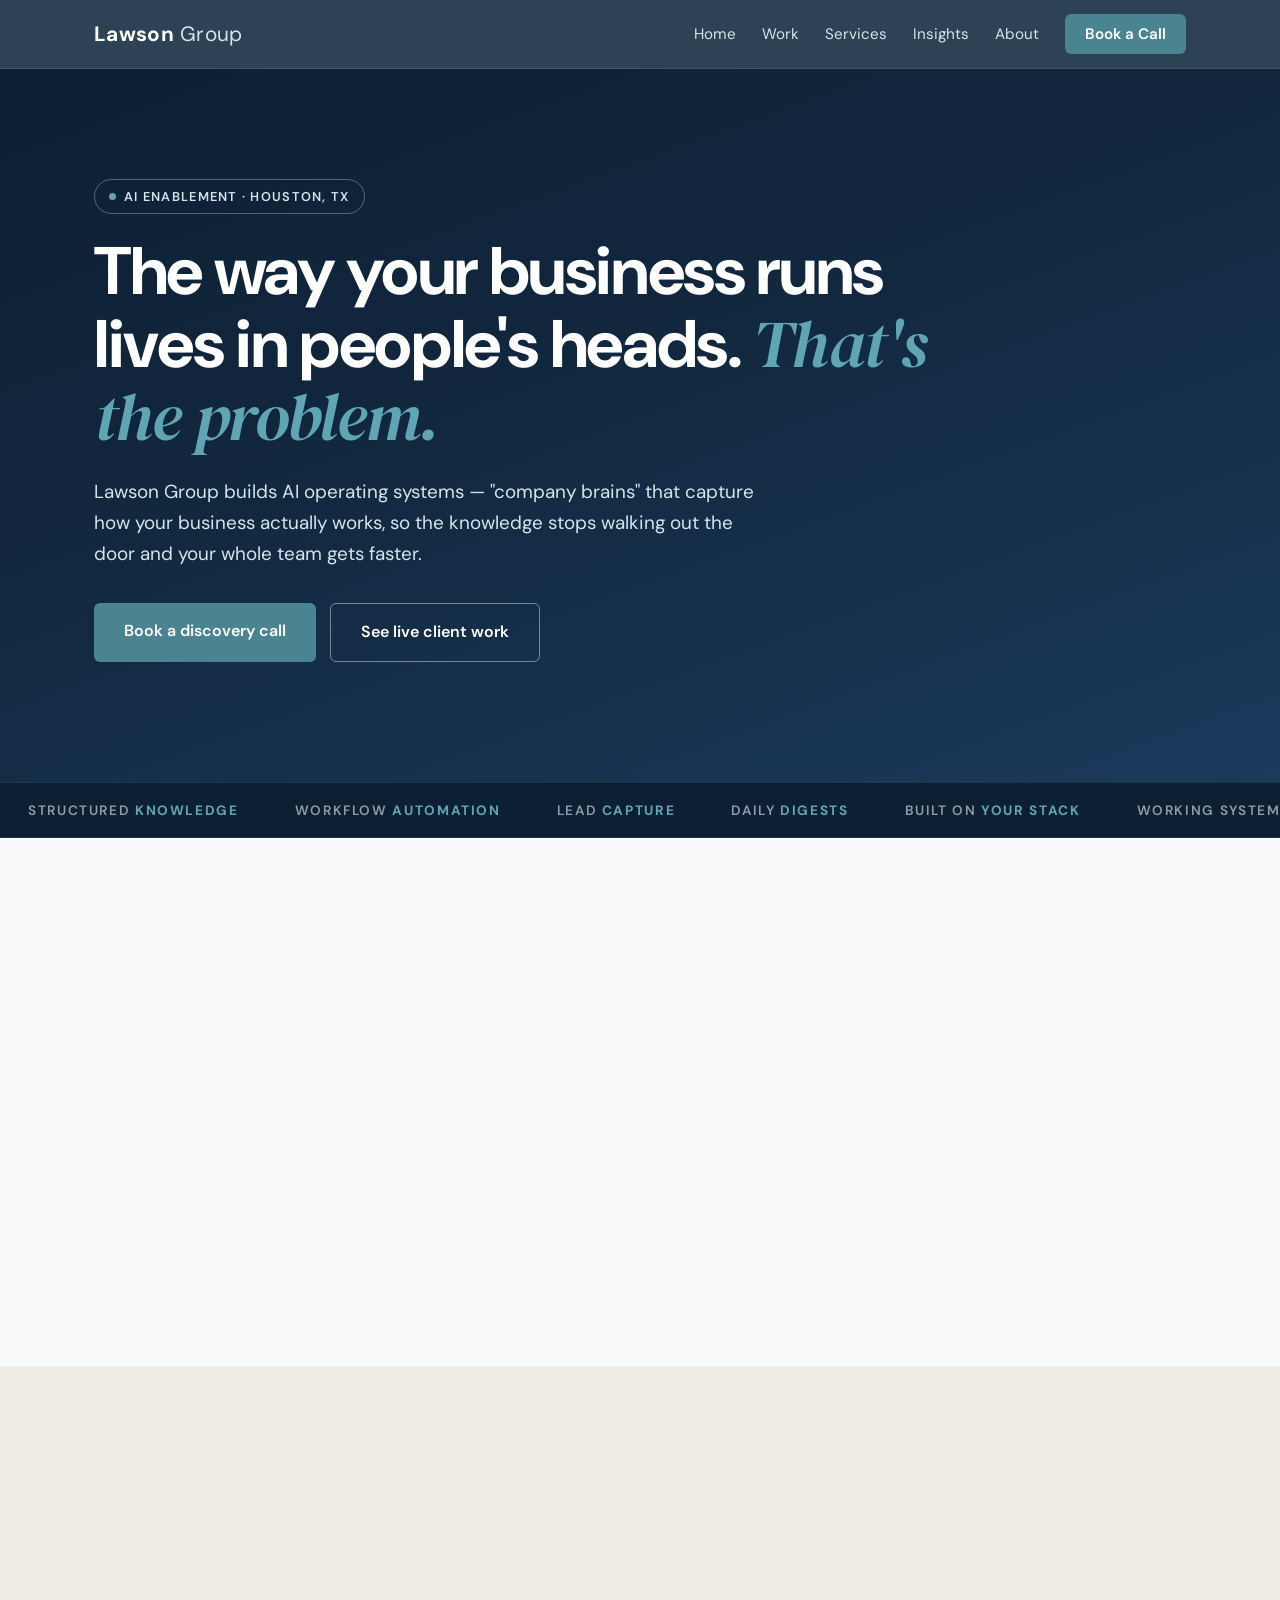
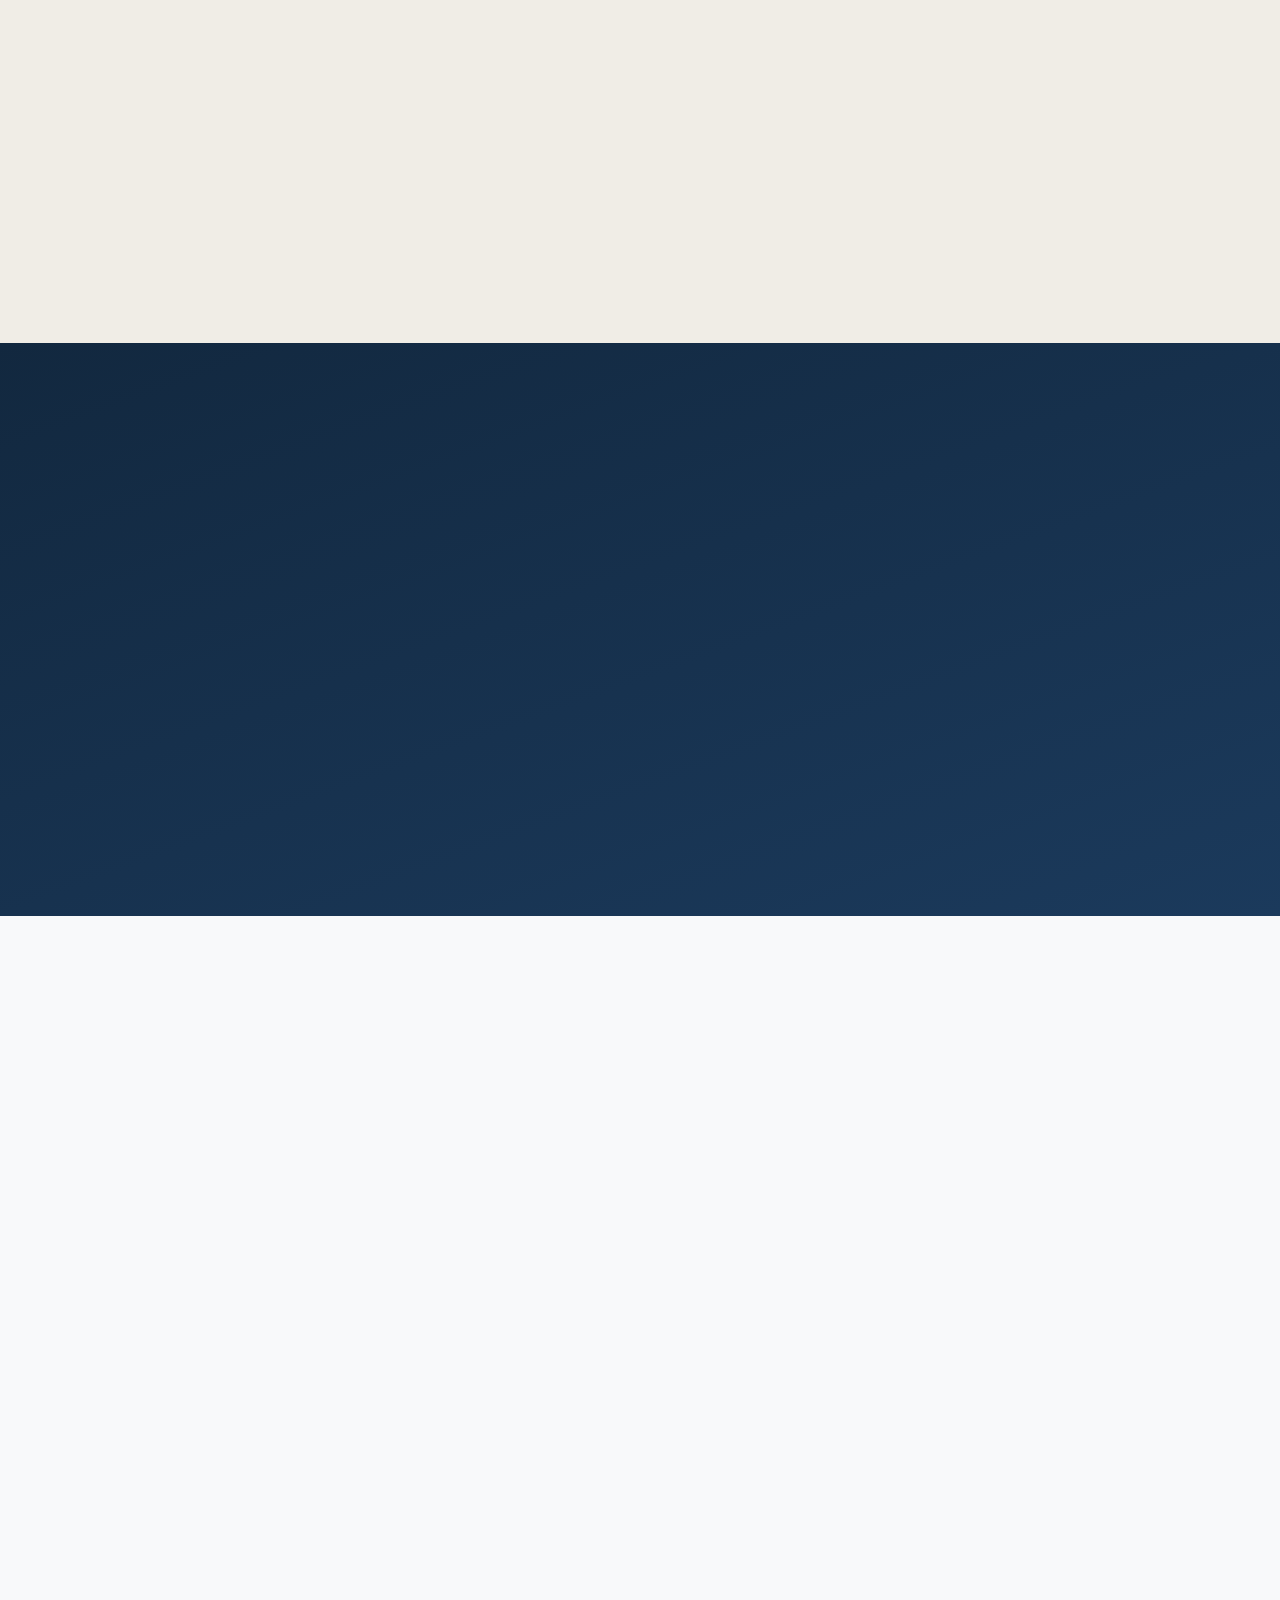
==== index.html @ 20976f74 "Revamp: design-system pass — Home nav, live-builds proof section, a11y (skip link, focus states, con" ====
<!DOCTYPE html>
<html lang="en">
<head>
<meta charset="UTF-8">
<meta name="viewport" content="width=device-width, initial-scale=1.0">
<title>Lawson Group — AI Operating Systems for Growing Businesses | Houston, TX</title>
<meta name="description" content="Lawson Group builds AI-powered company brains — structured operating systems that capture how your business works and make your whole team faster. Houston, TX.">
<link rel="canonical" href="https://lawson-group.pages.dev/">
<meta property="og:title" content="Lawson Group — AI Operating Systems for Growing Businesses">
<meta property="og:description" content="The knowledge in your people's heads, turned into infrastructure that scales. AI enablement by an ex-Capco GenAI Lead.">
<meta property="og:type" content="website">
<meta property="og:url" content="https://lawson-group.pages.dev/">
<meta property="og:image" content="https://d8j0ntlcm91z4.cloudfront.net/user_3FET0ZQT6mhkG0YI2AEzQtaQlAM/hf_20260616_220556_e68b668f-2e8e-40ab-b9cd-cf58db85dd09.png">
<meta name="twitter:card" content="summary_large_image">
<meta name="twitter:image" content="https://d8j0ntlcm91z4.cloudfront.net/user_3FET0ZQT6mhkG0YI2AEzQtaQlAM/hf_20260616_220556_e68b668f-2e8e-40ab-b9cd-cf58db85dd09.png">
<link rel="preconnect" href="https://fonts.googleapis.com">
<link href="https://fonts.googleapis.com/css2?family=DM+Sans:wght@400;500;600;700&family=DM+Serif+Display:ital@1&display=swap" rel="stylesheet">
<link rel="stylesheet" href="styles.css">
<script type="application/ld+json">
{"@context":"https://schema.org","@type":"ProfessionalService","name":"Lawson Group Technologies","description":"AI enablement consulting and managed websites for small and mid-sized businesses.","areaServed":"Greater Houston, TX","email":"lawsongrouptechnologies@gmail.com","url":"https://lawson-group.pages.dev/"}
</script>
</head>
<body>
<a class="skip-link" href="#main">Skip to content</a>
<div id="progress"></div>
<header>
  <div class="container nav">
    <a class="logo" href="index.html">Lawson<span> Group</span></a>
    <button id="navToggle" aria-label="Menu" aria-expanded="false"><span></span><span></span><span></span></button>
    <nav aria-label="Primary"><ul>
      <li><a href="index.html" aria-current="page">Home</a></li>
      <li><a href="work.html">Work</a></li>
      <li><a href="services.html">Services</a></li>
      <li><a href="insights.html">Insights</a></li>
      <li class="hide-m"><a href="about.html">About</a></li>
      <li><a class="nav-cta" href="contact.html">Book a Call</a></li>
    </ul></nav>
  </div>
</header>

<main id="main">
<section class="hero">
  <canvas id="net" aria-hidden="true"></canvas>
  <div class="container">
    <span class="eyebrow"><span class="dot"></span>AI enablement · Houston, TX</span>
    <h1>The way your business runs lives in people's heads. <em>That's the problem.</em></h1>
    <p>Lawson Group builds AI operating systems — "company brains" that capture how your business actually works, so the knowledge stops walking out the door and your whole team gets faster.</p>
    <div class="hero-actions">
      <a class="btn btn-primary" href="contact.html">Book a discovery call</a>
      <a class="btn btn-ghost" href="work.html">See live client work</a>
    </div>
  </div>
</section>

<div class="marquee" aria-hidden="true">
  <div class="marquee-track">
    <span>Structured <b>knowledge</b></span><span>Workflow <b>automation</b></span><span>Lead <b>capture</b></span><span>Daily <b>digests</b></span><span>Built on <b>your stack</b></span><span>Working systems <b>day one</b></span><span>Structured <b>knowledge</b></span><span>Workflow <b>automation</b></span><span>Lead <b>capture</b></span><span>Daily <b>digests</b></span><span>Built on <b>your stack</b></span><span>Working systems <b>day one</b></span>
  </div>
</div>

<section>
  <div class="container">
    <p class="kicker reveal">The problem</p>
    <h2 class="reveal">Every business runs on tribal knowledge</h2>
    <p class="lead reveal d1">Your processes, your judgment calls, the way you quote a job or answer the question customers always ask — it's all undocumented. When the person who knows is out sick, busy, or gone, the business slows down. AI was supposed to fix this. For most companies, it became another tool nobody quite uses.</p>
    <p class="pullquote reveal d2">Most AI projects fail not because of the technology — but because nobody structured the knowledge underneath it.</p>
  </div>
</section>

<section class="section-alt">
  <div class="container">
    <p class="kicker reveal">The solution</p>
    <h2 class="reveal">The Company Brain</h2>
    <p class="lead reveal d1">A structured, AI-powered operating layer built on tools you already use. Your knowledge, organized and searchable. Your processes, documented and automated. Your team, answering questions once instead of forever.</p>
    <div class="grid grid-3">
      <div class="card reveal d1"><h3>Structured knowledge</h3><p>Institutional memory captured as living documents your AI — and your people — can actually use.</p></div>
      <div class="card reveal d2"><h3>Workflow automation</h3><p>Lead capture, follow-ups, daily digests, reporting — connected to your existing email, calendar, and CRM.</p></div>
      <div class="card reveal d3"><h3>Working systems, day one</h3><p>You get a system your team uses immediately. Not a roadmap. Not a strategy deck.</p></div>
    </div>
  </div>
</section>

<section class="section-dark">
  <div class="container">
    <p class="kicker reveal">Why Lawson Group</p>
    <h2 class="reveal">Enterprise AI experience, without the big-firm overhead</h2>
    <p class="lead reveal d1">Lawson Group is led by Jeremy Sheriff — 6.5 years as GenAI Lead at Capco implementing AI across Fortune 100 financial services firms, and 21 years of professional experience. The same discipline that ships AI inside regulated banks, applied to your business.</p>
    <div class="stats">
      <div class="stat reveal d1"><span class="val" data-count="6.5">0<small>&nbsp;yrs</small></span><p>GenAI Lead at Capco — enterprise AI implementation</p></div>
      <div class="stat reveal d2"><span class="val">F100</span><p>Financial services clients — compliance-grade delivery</p></div>
      <div class="stat reveal d3"><span class="val" data-count="21">0<small>&nbsp;yrs</small></span><p>Professional experience</p></div>
    </div>
  </div>
</section>

<section>
  <div class="container">
    <p class="kicker reveal">Proof</p>
    <h2 class="reveal">Live client builds — not mockups</h2>
    <p class="lead reveal d1">Every example below is a real, deployed client site. Click through to the live build.</p>
    <div class="grid grid-3">
      <div class="card work-card reveal d1">
        <div class="browser">
          <div class="browser-bar"><i></i><i></i><i></i><span class="url">pmg-price-mortgage.netlify.app</span></div>
          <div class="live"><span class="dot"></span>Live production site</div>
        </div>
        <h3>Price Mortgage Group</h3>
        <p class="meta">Mortgage / financial services · Houston, TX</p>
        <p>Four-page lending site with loan-officer directory, NMLS compliance disclosures, and integrated lead capture — phase one of a broader AI enablement engagement.</p>
        <a class="visit" href="https://pmg-price-mortgage.netlify.app/" target="_blank" rel="noopener">Visit the live site →</a>
      </div>
      <div class="card work-card reveal d2">
        <div class="browser">
          <div class="browser-bar"><i></i><i></i><i></i><span class="url">scotttexjohnsonrealtor.pages.dev</span></div>
          <div class="live"><span class="dot"></span>Live production site</div>
        </div>
        <h3>Scott Johnson, Realtor®</h3>
        <p class="meta">Real estate · Katy / West Houston</p>
        <p>SEO-built agent site delivered ahead of deadline at a third of his previous platform cost, with a Claude-based lead-intake and daily-digest pilot layered on top.</p>
        <a class="visit" href="https://scotttexjohnsonrealtor.pages.dev" target="_blank" rel="noopener">Visit the live site →</a>
      </div>
      <div class="card work-card reveal d3">
        <div class="browser">
          <div class="browser-bar"><i></i><i></i><i></i><span class="url">alawnso-services.pages.dev</span></div>
          <div class="live"><span class="dot"></span>Live production site</div>
        </div>
        <h3>Alawnso Services</h3>
        <p class="meta">Lawn &amp; landscaping · Houston, TX</p>
        <p>A Facebook-only business taken to a fast, mobile-first site with estimate-request capture — built, deployed, and live before the owner paid a dollar.</p>
        <a class="visit" href="https://alawnso-services.pages.dev" target="_blank" rel="noopener">Visit the live site →</a>
      </div>
    </div>
    <p style="margin-top:28px" class="re
---- styles.css ----
/* Lawson Group — brand styles per 04_Marketing/visual-identity.md
   v2 redesign 2026-06-12: dark-navy hero system, motion, proof layer, insights */
:root{
  --navy:#1B3A5C; --navy-deep:#12283F; --navy-ink:#0D1F33;
  --teal:#4A8490; --teal-bright:#5FA5B3; --teal-deep:#2C5C68;
  --champagne:#F0EDE6; --ice:#D4E5EB; --slate:#8B9EAA;
  --text:#2B2B2B; --bg:#F8F9FA; --white:#FFFFFF;
}
*{margin:0;padding:0;box-sizing:border-box}
html{scroll-behavior:smooth}
body{font-family:'DM Sans',sans-serif;color:var(--text);background:var(--bg);font-size:16px;line-height:1.65}
.container{max-width:1140px;margin:0 auto;padding:0 24px}
::selection{background:var(--teal);color:var(--white)}

/* Accessibility: skip link + visible keyboard focus (pre-delivery checklist) */
.skip-link{position:absolute;left:-999px;top:0;z-index:200;background:var(--navy);color:#fff;padding:10px 16px;border-radius:0 0 6px 0;text-decoration:none}
.skip-link:focus{left:0}
a:focus-visible,button:focus-visible,.btn:focus-visible,input:focus-visible,select:focus-visible,textarea:focus-visible{outline:3px solid var(--teal-bright);outline-offset:3px;border-radius:4px}
.btn{cursor:pointer}

/* Scroll progress */
#progress{position:fixed;top:0;left:0;height:3px;width:0;background:var(--teal-bright);z-index:99;transition:width .1s linear}

/* Nav */
header{background:rgba(18,40,63,.88);backdrop-filter:blur(10px);-webkit-backdrop-filter:blur(10px);position:sticky;top:0;z-index:50;border-bottom:1px solid rgba(212,229,235,.12)}
.nav{display:flex;align-items:center;justify-content:space-between;height:68px}
.logo{color:var(--white);font-weight:700;font-size:1.3rem;text-decoration:none;letter-spacing:.3px}
.logo span{color:var(--ice);font-weight:400}
nav ul{display:flex;gap:26px;list-style:none;align-items:center}
nav a{color:var(--ice);text-decoration:none;font-size:.95rem;position:relative}
nav a:not(.nav-cta)::after{content:"";position:absolute;left:0;bottom:-6px;width:0;height:2px;background:var(--teal-bright);transition:width .25s}
nav a:not(.nav-cta):hover::after{width:100%}
nav a:hover{color:var(--white)}
.nav-cta{background:var(--teal);color:var(--white)!important;padding:10px 20px;border-radius:6px;font-weight:600;transition:transform .15s,box-shadow .15s}
.nav-cta:hover{transform:translateY(-1px);box-shadow:0 6px 18px rgba(74,132,144,.45)}
#navToggle{display:none;background:none;border:0;cursor:pointer;width:40px;height:40px}
#navToggle span{display:block;width:22px;height:2px;background:var(--ice);margin:5px auto;transition:.25s}

/* Hero — dark navy high-contrast treatment */
.hero{position:relative;background:linear-gradient(160deg,var(--navy-ink) 0%,var(--navy-deep) 45%,var(--navy) 100%);color:var(--white);padding:110px 0 120px;overflow:hidden}
.hero.hero-sub{padding:72px 0 78px}
#net{position:absolute;inset:0;width:100%;height:100%;opacity:.55}
.hero .container{position:relative;z-index:2}
.eyebrow{display:inline-flex;align-items:center;gap:8px;border:1px solid rgba(212,229,235,.35);color:var(--ice);font-size:.8rem;font-weight:600;letter-spacing:.1em;text-transform:uppercase;padding:6px 14px;border-radius:99px;margin-bottom:22px}
.eyebrow .dot{width:7px;height:7px;border-radius:50%;background:var(--teal-bright);animation:pulse 2s infinite}
@keyframes pulse{0%,100%{opacity:1}50%{opacity:.35}}
.hero h1{font-size:clamp(2.4rem,6vw,4.2rem);font-weight:700;line-height:1.07;max-width:880px;letter-spacing:-.02em}
.hero h1 em{font-family:'DM Serif Display',serif;font-style:italic;font-weight:400;color:var(--teal-bright)}
.hero p{font-size:1.18rem;color:var(--ice);margin:22px 0 34px;max-width:660px}
.hero-actions{display:flex;gap:14px;flex-wrap:wrap}
.btn{display:inline-block;padding:15px 30px;border-radius:6px;font-weight:600;text-decoration:none;font-size:1rem;transition:transform .15s,box-shadow .15s,background .15s}
.btn-primary{background:var(--teal);color:var(--white)}
.btn-primary:hover{transform:translateY(-2px);box-shadow:0 8px 24px rgba(74,132,144,.5)}
.btn-navy{background:var(--navy);color:var(--white)}
.btn-navy:hover{transform:translateY(-2px);box-shadow:0 8px 24px rgba(27,58,92,.4)}
.btn-ghost{border:1.5px solid rgba(212,229,235,.5);color:var(--white)}
.btn-ghost:hover{border-color:var(--teal-bright);color:var(--teal-bright)}
.btn-outline{border:2px solid var(--navy);color:var(--navy)}
.btn-outline:hover{background:var(--navy);color:var(--white)}

/* Marquee capability strip */
.marquee{background:var(--navy-ink);border-top:1px solid rgba(212,229,235,.1);border-bottom:1px solid rgba(212,229,235,.1);overflow:hidden;padding:14px 0;white-space:nowrap}
.marquee-track{display:inline-block;animation:scroll 38s linear infinite}
.marquee span{color:var(--slate);font-size:.85rem;font-weight:600;letter-spacing:.12em;text-transform:uppercase;margin:0 28px}
.marquee span b{color:var(--teal-bright);font-weight:700}
@keyframes scroll{from{transform:translateX(0)}to{transform:translateX(-50%)}}

/* Sections */
section{padding:84px 0}
.section-alt{background:var(--champagne)}
.section-dark{background:linear-gradient(160deg,var(--navy-deep),var(--navy));color:var(--white)}
.section-dark h2,.section-dark h3{color:var(--white)}
.section-dark .lead{color:var(--ice)}
.kicker{color:var(--teal-deep);font-weight:700;text-transform:uppercase;letter-spacing:.12em;font-size:.78rem;margin-bottom:10px;display:flex;align-items:center;gap:10px}
.kicker::before{content:"";width:26px;height:2px;background:var(--teal)}
.section-dark .kicker{color:var(--teal-bright)}
h2{font-size:clamp(1.7rem,3.2vw,2.4rem);font-weight:600;color:var(--navy);margin-bottom:16px;letter-spacing:-.01em}
h3{font-size:1.18rem;font-weight:500;color:var(--navy);margin-bottom:8px}
.lead{font-size:1.1rem;max-width:740px}
.pullquote{font-family:'DM Serif Display',serif;font-style:italic;font-size:1.4rem;color:var(--navy);border-left:4px solid var(--teal);padding-left:22px;margin:30px 0;max-width:700px}
.section-dark .pullquote{color:var(--ice);border-color:var(--teal-bright)}

/* Reveal on scroll */
.reveal{opacity:0;transform:translateY(26px);transition:opacity .6s ease,transform .6s ease}
.reveal.in{opacity:1;transform:none}
.reveal.d1{transition-delay:.1s}.reveal.d2{transition-delay:.2s}.reveal.d3{transition-delay:.3s}

/* Stat counters */
.stats{display:grid;grid-template-columns:repeat(auto-fit,minmax(220px,1fr));gap:22px;margin-top:38px}
.stat{border:1px solid rgba(212,229,235,.25);border-radius:12px;padding:30px 26px;background:rgba(212,229,235,.06)}
.stat .val{font-size:2.9rem;font-weight:700;color:var(--teal-bright);letter-spacing:-.02em;line-height:1}
.stat .val small{font-size:1.4rem}
.stat p{color:var(--ice);margin-top:10px;font-size:.95rem}

/* Cards */
.grid{display:grid;gap:22px;margin-top:36px}
.grid-3{grid-template-columns:repeat(auto-fit,minmax(260px,1fr))}
.grid-2{grid-template-columns:repeat(auto-fit,minmax(320px,1fr))}
.card{background:var(--white);border:1px solid var(--ice);border-radius:12px;padding:28px;transition:transform .2s,box-shadow .2s,border-color .2s}
.card:hover{transform:translateY(-4px);box-shadow:0 14px 34px rgba(27,58,92,.12);border-color:var(--teal)}
.card-ice{background:var(--ice);border:none}
.card .num{font-size:1.7rem;font-weight:700;color:var(--teal)}
.tag{display:inline-block;background:var(--ice);color:var(--navy);font-size:.78rem;font-weight:600;padding:4px 10px;border-radius:99px;margin-right:6px;margin-bottom:10px}

/* Process steps */
.steps{counter-reset:step;display:grid;grid-template-columns:repeat(auto-fit,minmax(260px,1fr));gap:22px;margin-top:36px}
.step{position:relative;background:var(--white);border:1px solid var(--ice);border-radius:12px;padding:30px 26px 26px;transition:transform .2s,box-shadow .2s}
.step:hover{transform:translateY(-4px);box-shadow:0 14px 34px rgba(27,58,92,.12)}
.step::before{counter-increment:step;content:"0" counter(step);font-size:2.6rem;font-weight:700;color:var(--ice);position:absolute;top:14px;right:20px;line-height:1}
.section-alt .step{background:var(--white)}

/* Work / portfolio */
.work-card{display:flex;flex-direction:column;gap:10px}
.work-card .meta{color:var(--slate);font-size:.85rem}
.work-card a.visit{color:var(--teal-deep);font-weight:600;text-decoration:none}
.work-card a.visit:hover{text-decoration:underline}
.result{background:var(--champagne);border-radius:8px;padding:12px 16px;font-size:.95rem}
.browser{border:1px solid var(--ice);border-radius:10px;overflow:hidden;margin-bottom:6px;background:var(--white)}
.browser-bar{display:flex;align-items:center;gap:6px;background:var(--ice);padding:8px 12px}
.browser-bar i{width:9px;height:9px;border-radius:50%;background:var(--slate);opacity:.55}
.browser-bar .url{margin-left:8px;font-size:.74rem;color:var(--navy);background:var(--white);border-radius:4px;padding:2px 10px;flex:1;white-space:nowrap;overflow:hidden;text-overflow:ellipsis}
.browser .live{display:flex;align-items:center;gap:8px;padding:22px 16px;font-size:.9rem;color:var(--navy)}
.browser .live .dot{width:8px;height:8px;border-radius:50%;background:#3E8E5A;animation:pulse 2s infinite}

/* Pricing tables */
table{width:100%;border-collapse:collapse;background:var(--white);border-radius:10px;overflow:hidden;margin-top:18px}
th{background:var(--navy);color:var(--white);text-align:left;padding:13px 16px;font-weight:600;font-size:.95rem}
td{padding:13px 16px;border-bottom:1px solid var(--ice);font-size:.95rem}
tr:last-child td{border-bottom:none}
tbody tr{transition:background .15s}
tbody tr:hover{background:var(--champagne)}

/* Forms */
form{display:grid;gap:14px;max-width:560px}
label{font-weight:600;font-size:.9rem;color:var(--navy)}
input,select,textarea{width:100%;padding:12px;border:1px solid var(--slate);border-radius:6px;font-family:inherit;font-size:.95rem;background:var(--white)}
input:focus,select:focus,textarea:focus{outline:2px solid var(--teal);border-color:var(--teal)}

/* Insights */
.insight-card{display:flex;flex-direction:column;gap:8px}
.insight-card .date{color:var(--slate);font-size:.8rem;font-weight:600;text-transform:uppercase;letter-spacing:.08em}
.insight-card a.more{color:var(--teal-deep);font-weight:600;text-decoration:none;margin-top:auto}
.insight-card a.more:hover{text-decoration:underline}
article.post{max-width:760px;margin:0 auto;padding:64px 0;border-bottom:1px solid var(--ice)}
article.post:last-of-type{border-bottom:none}
article.post h2{margin-top:6px}
article.post .date{color:var(--slate);font-size:.85rem;font-weight:600;text-transform:uppercase;letter-spacing:.08em}
article.post p{margin:14px 0;max-width:none}
article.post .byline{color:var(--slate);font-size:.9rem;margin-top:18px}

/* CTA band */
.cta-band{background:linear-gradient(160deg,var(--navy-deep),var(--navy));color:var(--white);text-align:center;padding:76px 0;position:relative;overflow:hidden}
.cta-band h2{color:var(--white)}
.cta-band p{color:var(--ice);margin-bottom:26px}

/* Footer */
footer{background:var(--navy-ink);color:var(--ice);padding:48px 0 36px;font-size:.88rem}
.footer-grid{display:flex;flex-wrap:wrap;gap:36px;justify-content:space-between;align-items:flex-start}
footer a{color:var(--ice);text-decoration:none}
footer a:hover{color:var(--white)}
footer .fine{margin-top:22px;color:var(--slate);border-top:1px solid rgba(212,229,235,.12);padding-top:16px}

@media(max-width:760px){
  #navToggle{display:block}
  nav ul{position:fixed;inset:68px 0 auto 0;background:var(--navy-deep);flex-directio
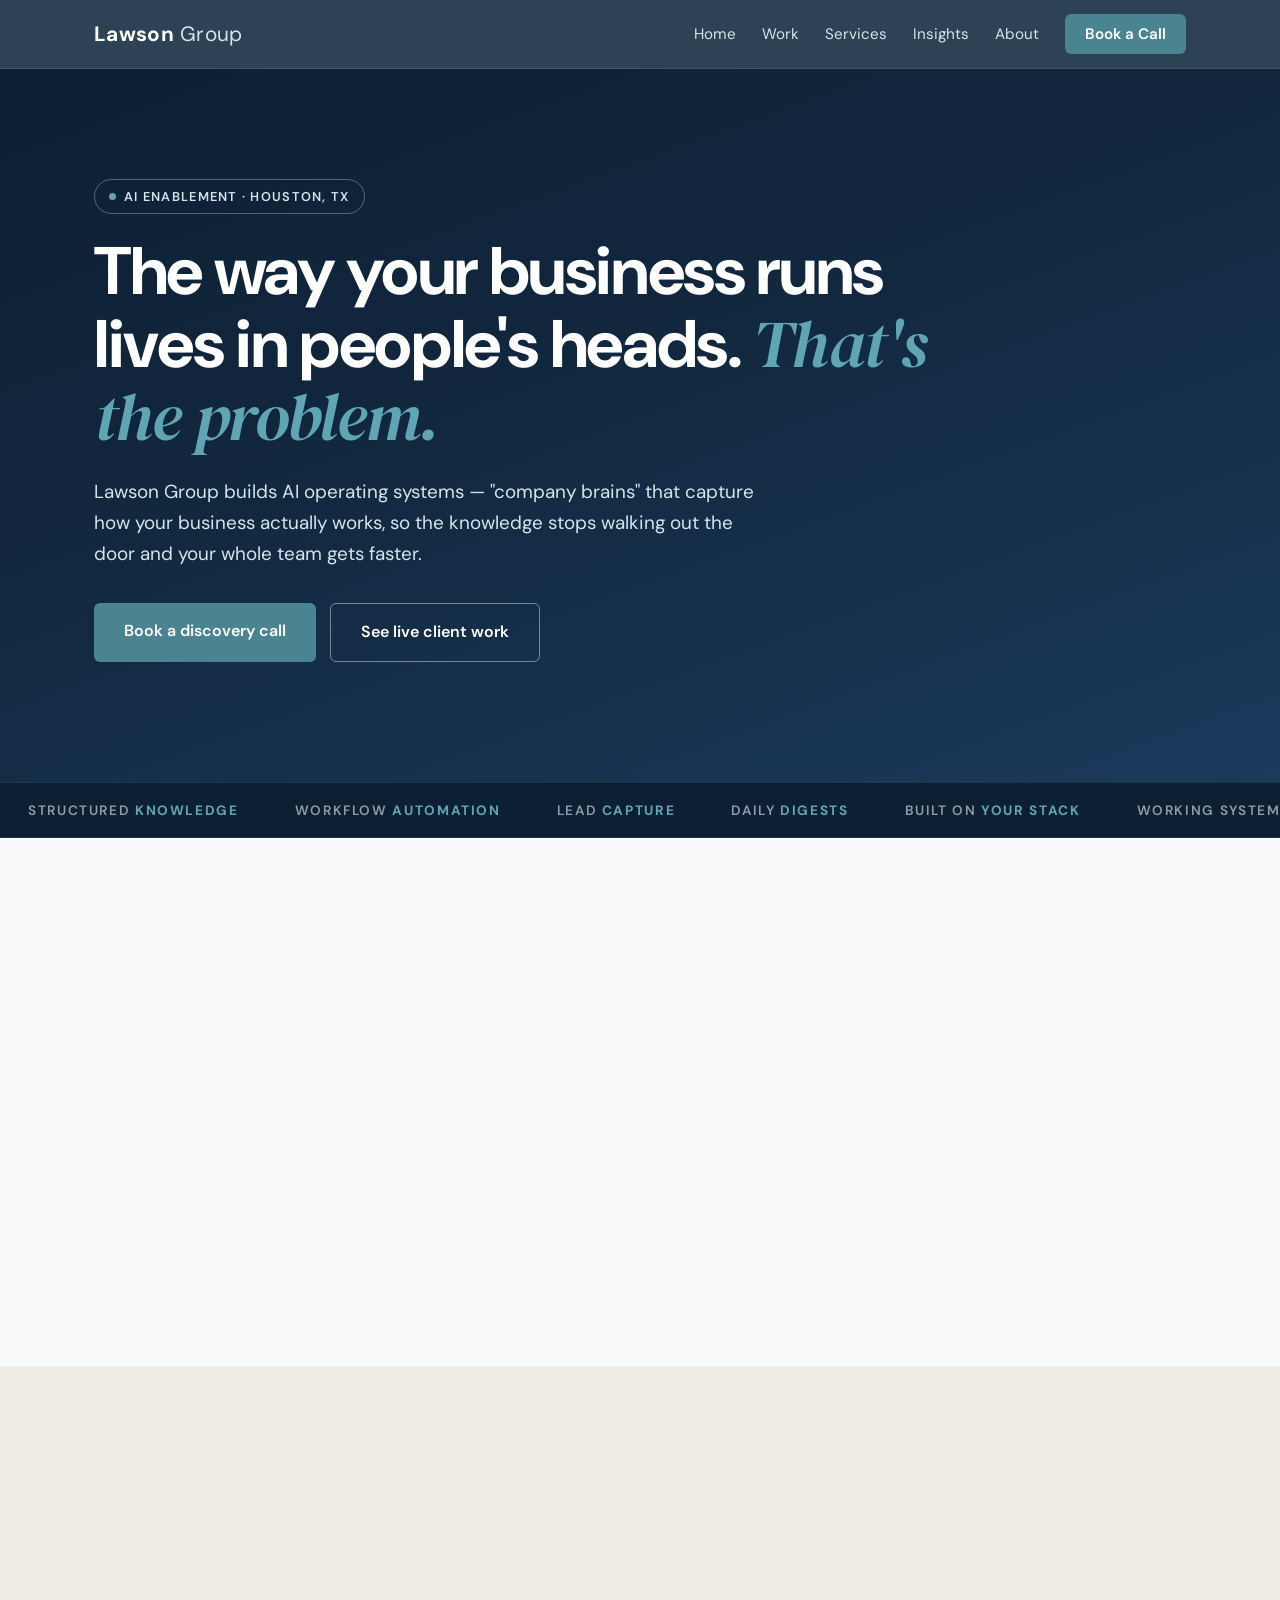
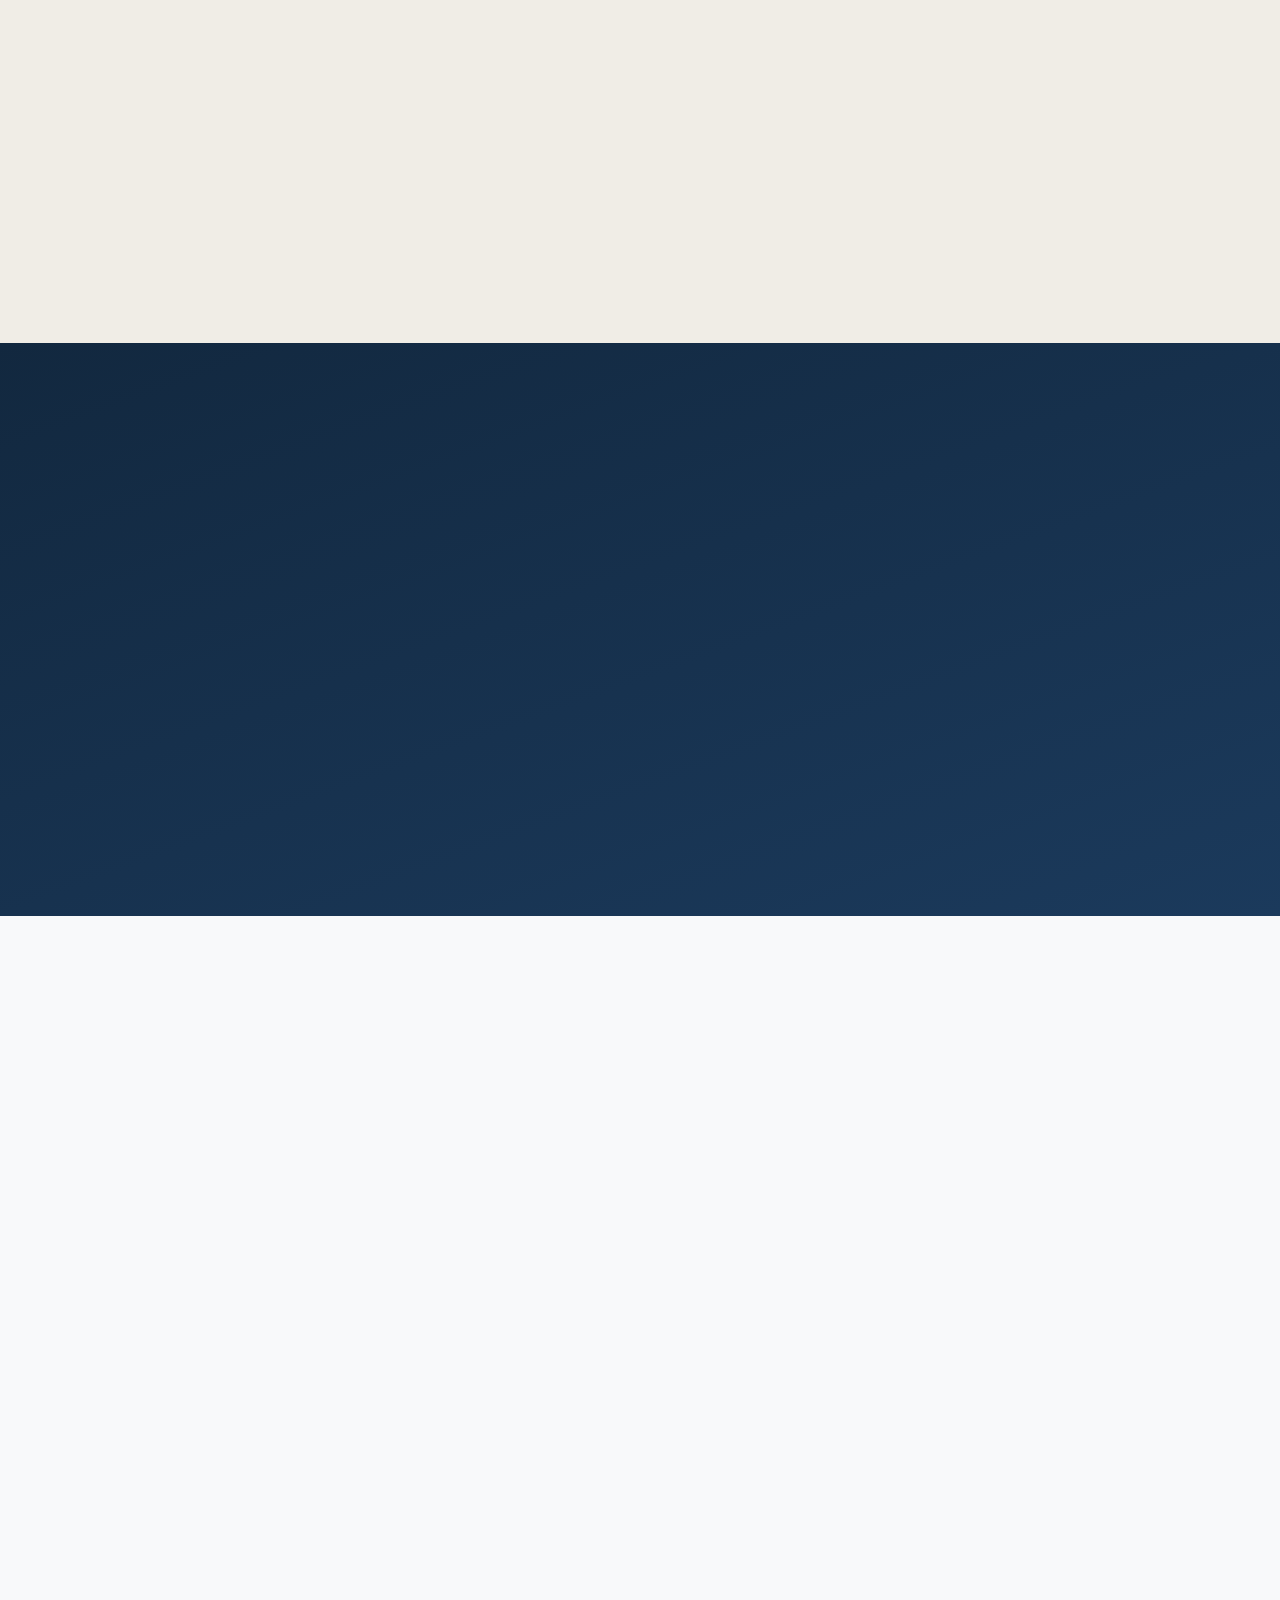
==== commit cd92f3c3: "Add self-hosted brand graphic: CTA-band background + og:image (optimized 63KB JPG)" ====
--- a/index.html
+++ b/index.html
@@ -10,9 +10,9 @@
 <meta property="og:description" content="The knowledge in your people's heads, turned into infrastructure that scales. AI enablement by an ex-Capco GenAI Lead.">
 <meta property="og:type" content="website">
 <meta property="og:url" content="https://lawson-group.pages.dev/">
-<meta property="og:image" content="https://d8j0ntlcm91z4.cloudfront.net/user_3FET0ZQT6mhkG0YI2AEzQtaQlAM/hf_20260616_220556_e68b668f-2e8e-40ab-b9cd-cf58db85dd09.png">
+<meta property="og:image" content="https://lawson-group.pages.dev/assets/brand-graph.jpg">
 <meta name="twitter:card" content="summary_large_image">
-<meta name="twitter:image" content="https://d8j0ntlcm91z4.cloudfront.net/user_3FET0ZQT6mhkG0YI2AEzQtaQlAM/hf_20260616_220556_e68b668f-2e8e-40ab-b9cd-cf58db85dd09.png">
+<meta name="twitter:image" content="https://lawson-group.pages.dev/assets/brand-graph.jpg">
 <link rel="preconnect" href="https://fonts.googleapis.com">
 <link href="https://fonts.googleapis.com/css2?family=DM+Sans:wght@400;500;600;700&family=DM+Serif+Display:ital@1&display=swap" rel="stylesheet">
 <link rel="stylesheet" href="styles.css">
@@ -130,4 +130,9 @@
         <a class="visit" href="https://alawnso-services.pages.dev" target="_blank" rel="noopener">Visit the live site →</a>
       </div>
     </div>
-    <p style="margin-top:28px" class="re+    <p style="margin-top:28px" class="reveal d3"><a class="btn btn-outline" href="work.html">See all work →</a></p>
+  </div>
+</section>
+
+<section class="section-alt">
+  <div class="container
--- a/styles.css
+++ b/styles.css
@@ -149,7 +149,7 @@
 article.post .byline{color:var(--slate);font-size:.9rem;margin-top:18px}
 
 /* CTA band */
-.cta-band{background:linear-gradient(160deg,var(--navy-deep),var(--navy));color:var(--white);text-align:center;padding:76px 0;position:relative;overflow:hidden}
+.cta-band{background:linear-gradient(150deg,rgba(18,40,63,.88),rgba(27,58,92,.80)),url("assets/brand-graph.jpg") center/cover no-repeat;background-color:var(--navy-deep);color:var(--white);text-align:center;padding:76px 0;position:relative;overflow:hidden}
 .cta-band h2{color:var(--white)}
 .cta-band p{color:var(--ice);margin-bottom:26px}
 
@@ -161,5 +161,4 @@
 footer .fine{margin-top:22px;color:var(--slate);border-top:1px solid rgba(212,229,235,.12);padding-top:16px}
 
 @media(max-width:760px){
-  #navToggle{display:block}
-  nav ul{position:fixed;inset:68px 0 auto 0;background:var(--navy-deep);flex-directio+  #navToggle{disp
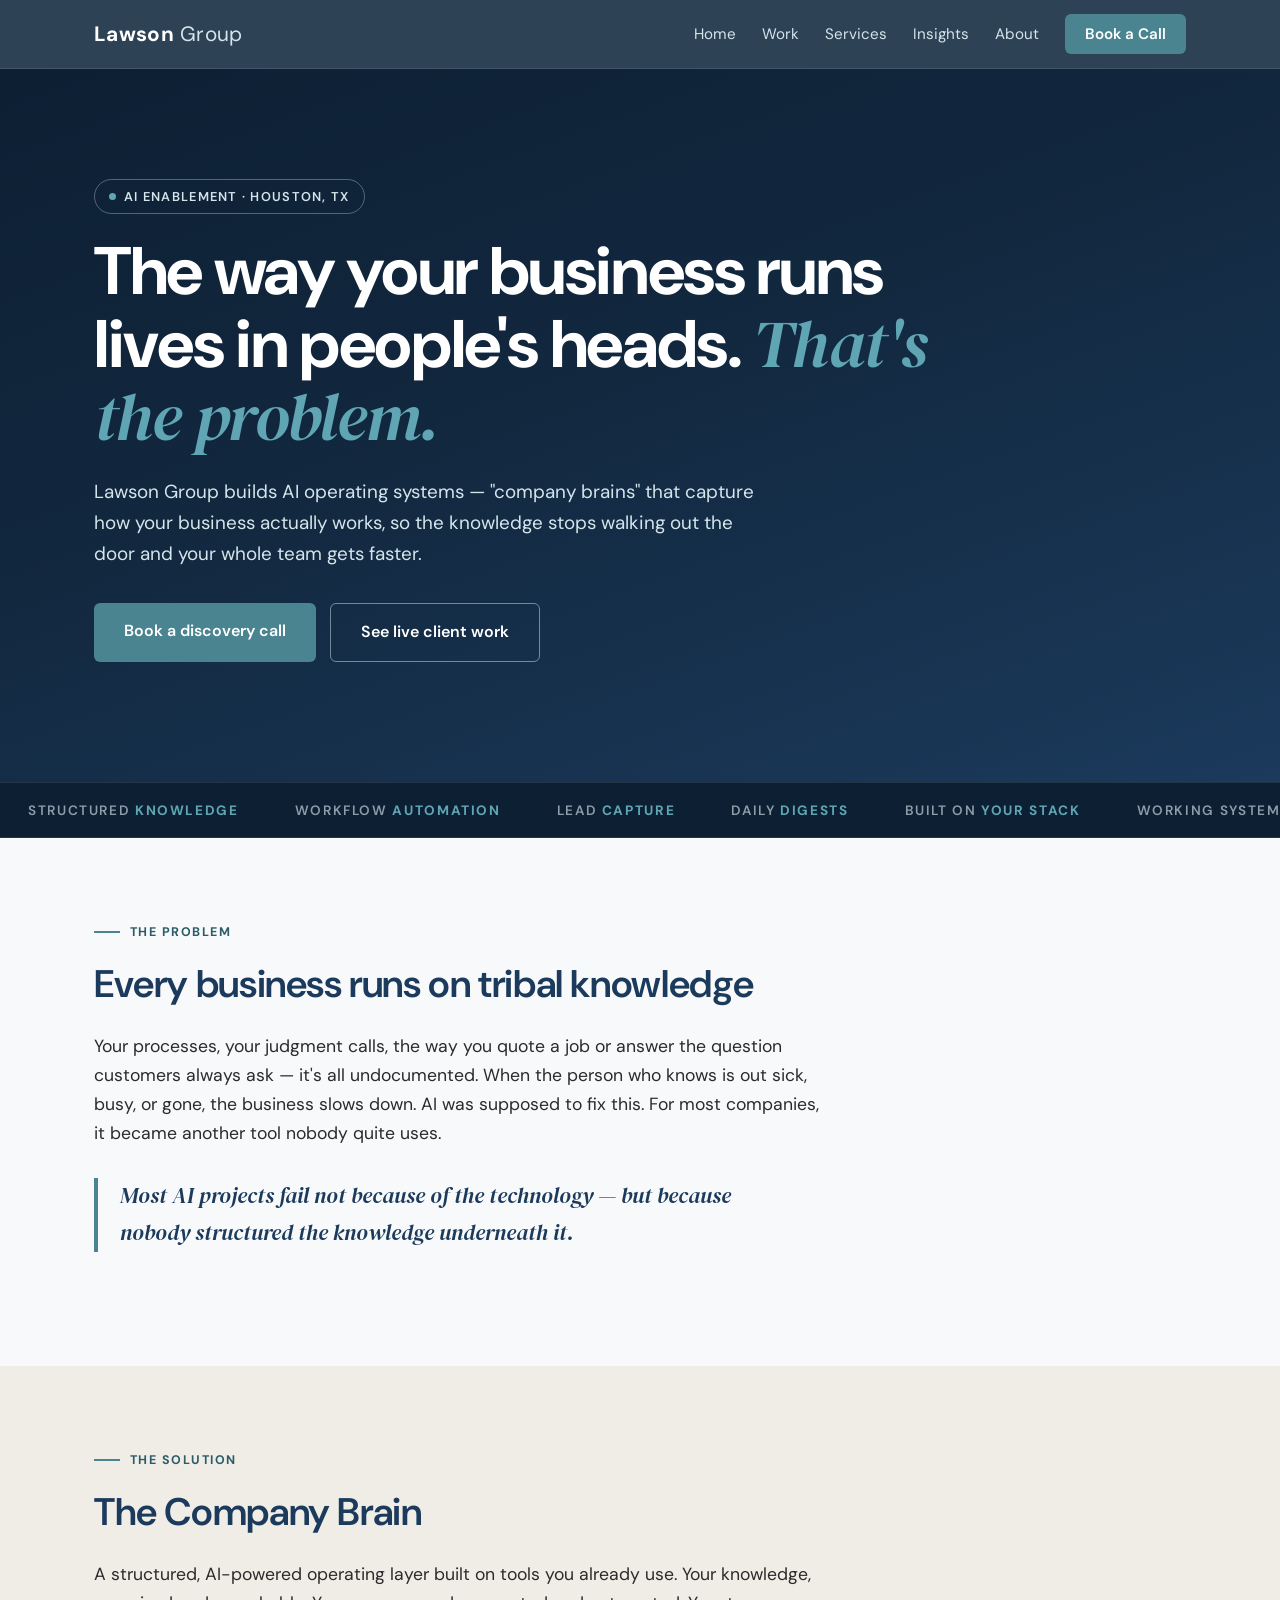
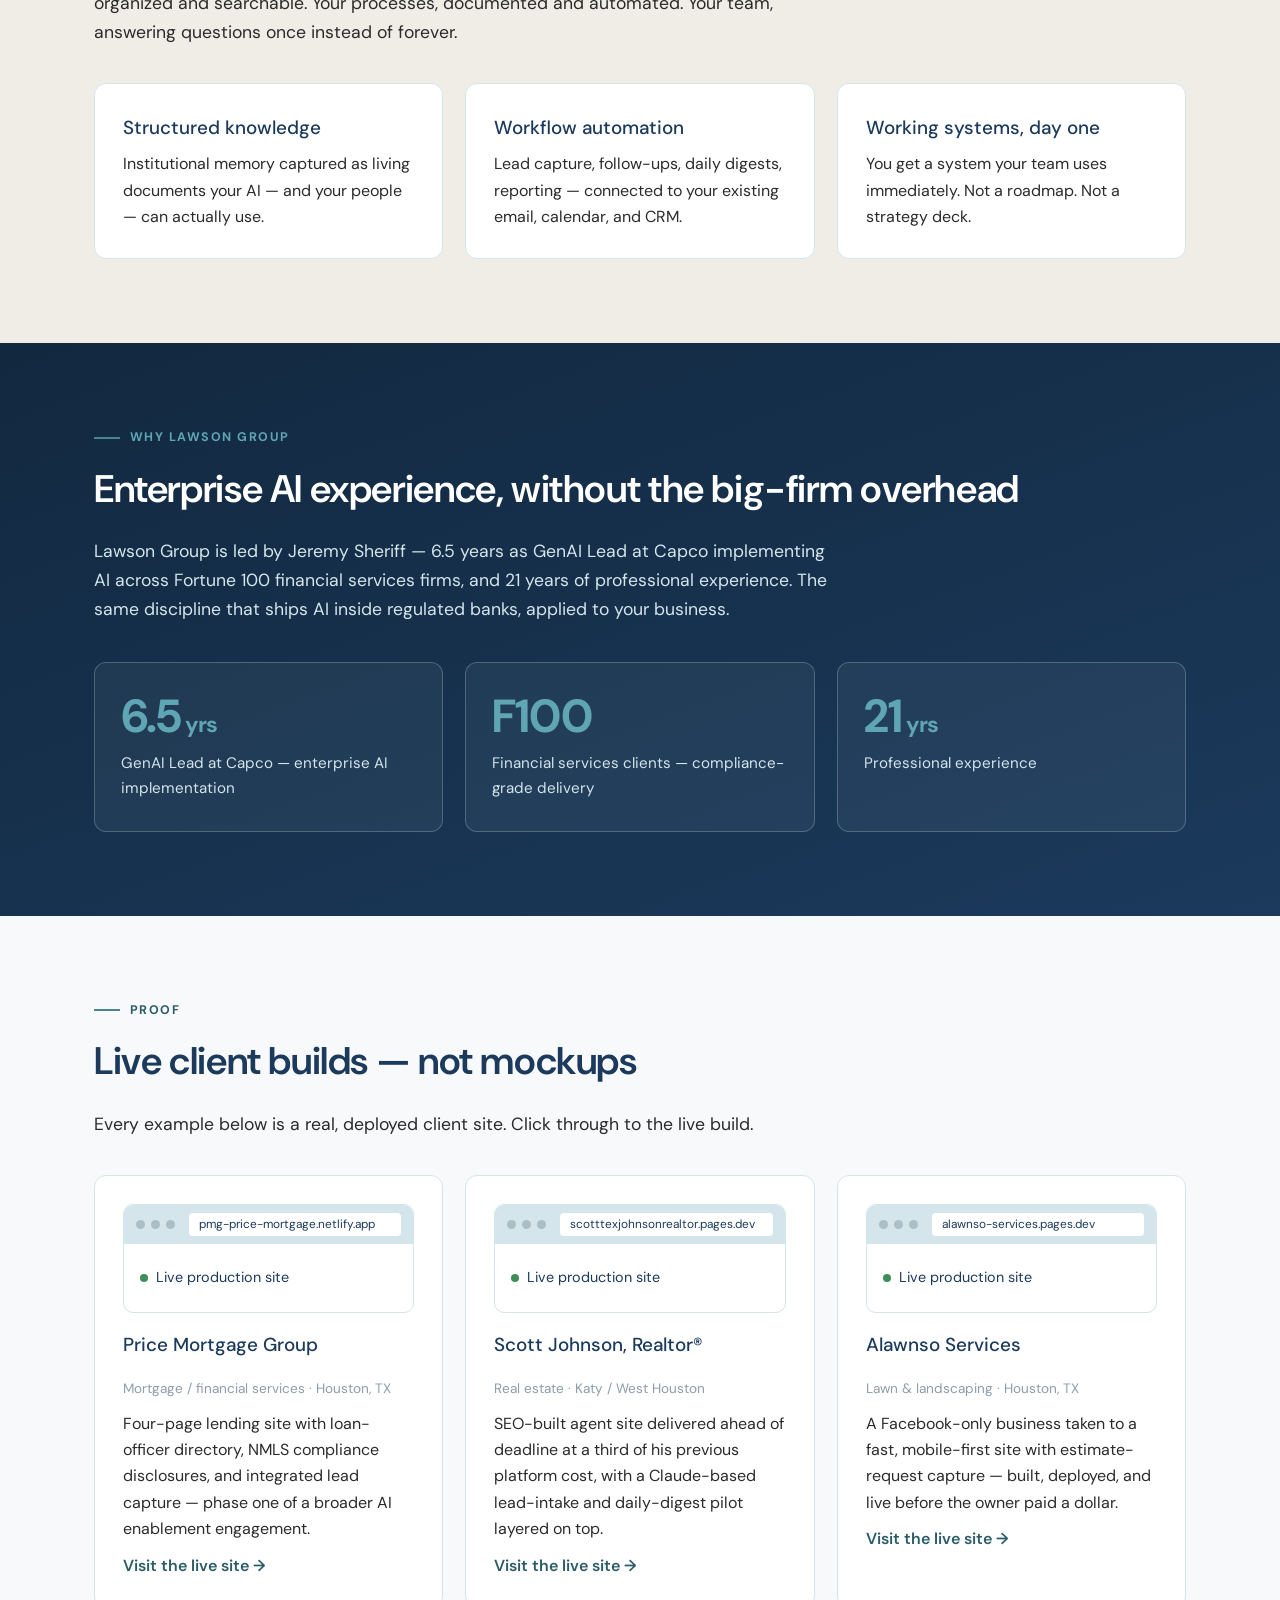
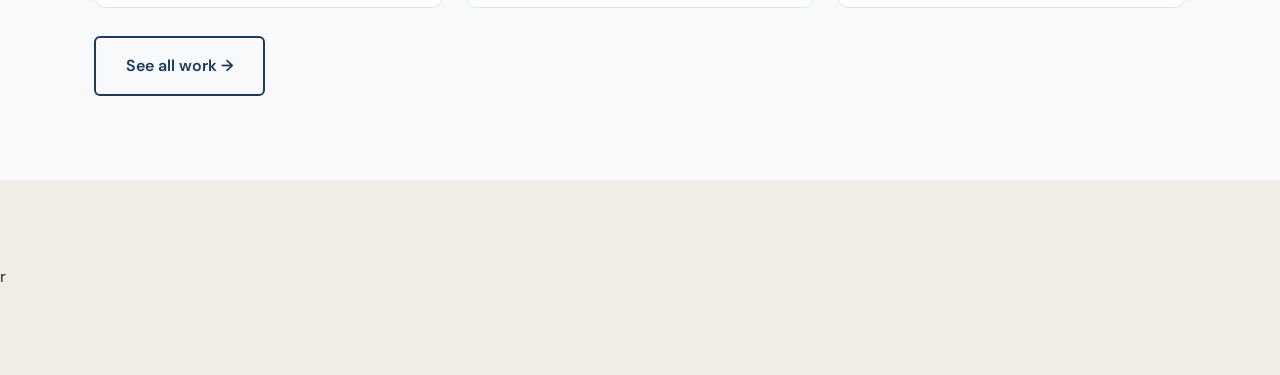
==== commit c1d4101d: "Restore app.js script tag on all pages (lost in deploy) + hardcode stat values so counters never sho" ====
--- a/index.html
+++ b/index.html
@@ -86,9 +86,9 @@
     <h2 class="reveal">Enterprise AI experience, without the big-firm overhead</h2>
     <p class="lead reveal d1">Lawson Group is led by Jeremy Sheriff — 6.5 years as GenAI Lead at Capco implementing AI across Fortune 100 financial services firms, and 21 years of professional experience. The same discipline that ships AI inside regulated banks, applied to your business.</p>
     <div class="stats">
-      <div class="stat reveal d1"><span class="val" data-count="6.5">0<small>&nbsp;yrs</small></span><p>GenAI Lead at Capco — enterprise AI implementation</p></div>
+      <div class="stat reveal d1"><span class="val" data-count="6.5">6.5<small>&nbsp;yrs</small></span><p>GenAI Lead at Capco — enterprise AI implementation</p></div>
       <div class="stat reveal d2"><span class="val">F100</span><p>Financial services clients — compliance-grade delivery</p></div>
-      <div class="stat reveal d3"><span class="val" data-count="21">0<small>&nbsp;yrs</small></span><p>Professional experience</p></div>
+      <div class="stat reveal d3"><span class="val" data-count="21">21<small>&nbsp;yrs</small></span><p>Professional experience</p></div>
     </div>
   </div>
 </section>
@@ -135,4 +135,5 @@
 </section>
 
 <section class="section-alt">
-  <div class="container+  <div class="containe<script src="app.js" defer></script>
+r
--- a/styles.css
+++ b/styles.css
@@ -81,9 +81,13 @@
 .section-dark .pullquote{color:var(--ice);border-color:var(--teal-bright)}
 
 /* Reveal on scroll */
-.reveal{opacity:0;transform:translateY(26px);transition:opacity .6s ease,transform .6s ease}
+/* Entrance animation is CSS-only (plays on load) — content is NEVER dependent on JS.
+   The old opacity:0 + JS IntersectionObserver pattern left copy invisible if the
+   observer didn't fire. Animation with fill-mode 'both' guarantees the end state. */
+.reveal{opacity:0;transform:translateY(26px);animation:revealUp .6s ease both}
+.reveal.d1{animation-delay:.1s}.reveal.d2{animation-delay:.2s}.reveal.d3{animation-delay:.3s}
 .reveal.in{opacity:1;transform:none}
-.reveal.d1{transition-delay:.1s}.reveal.d2{transition-delay:.2s}.reveal.d3{transition-delay:.3s}
+@keyframes revealUp{from{opacity:0;transform:translateY(26px)}to{opacity:1;transform:none}}
 
 /* Stat counters */
 .stats{display:grid;grid-template-columns:repeat(auto-fit,minmax(220px,1fr));gap:22px;margin-top:38px}
@@ -155,10 +159,4 @@
 
 /* Footer */
 footer{background:var(--navy-ink);color:var(--ice);padding:48px 0 36px;font-size:.88rem}
-.footer-grid{display:flex;flex-wrap:wrap;gap:36px;justify-content:space-between;align-items:flex-start}
-footer a{color:var(--ice);text-decoration:none}
-footer a:hover{color:var(--white)}
-footer .fine{margin-top:22px;color:var(--slate);border-top:1px solid rgba(212,229,235,.12);padding-top:16px}
-
-@media(max-width:760px){
-  #navToggle{disp+.footer-
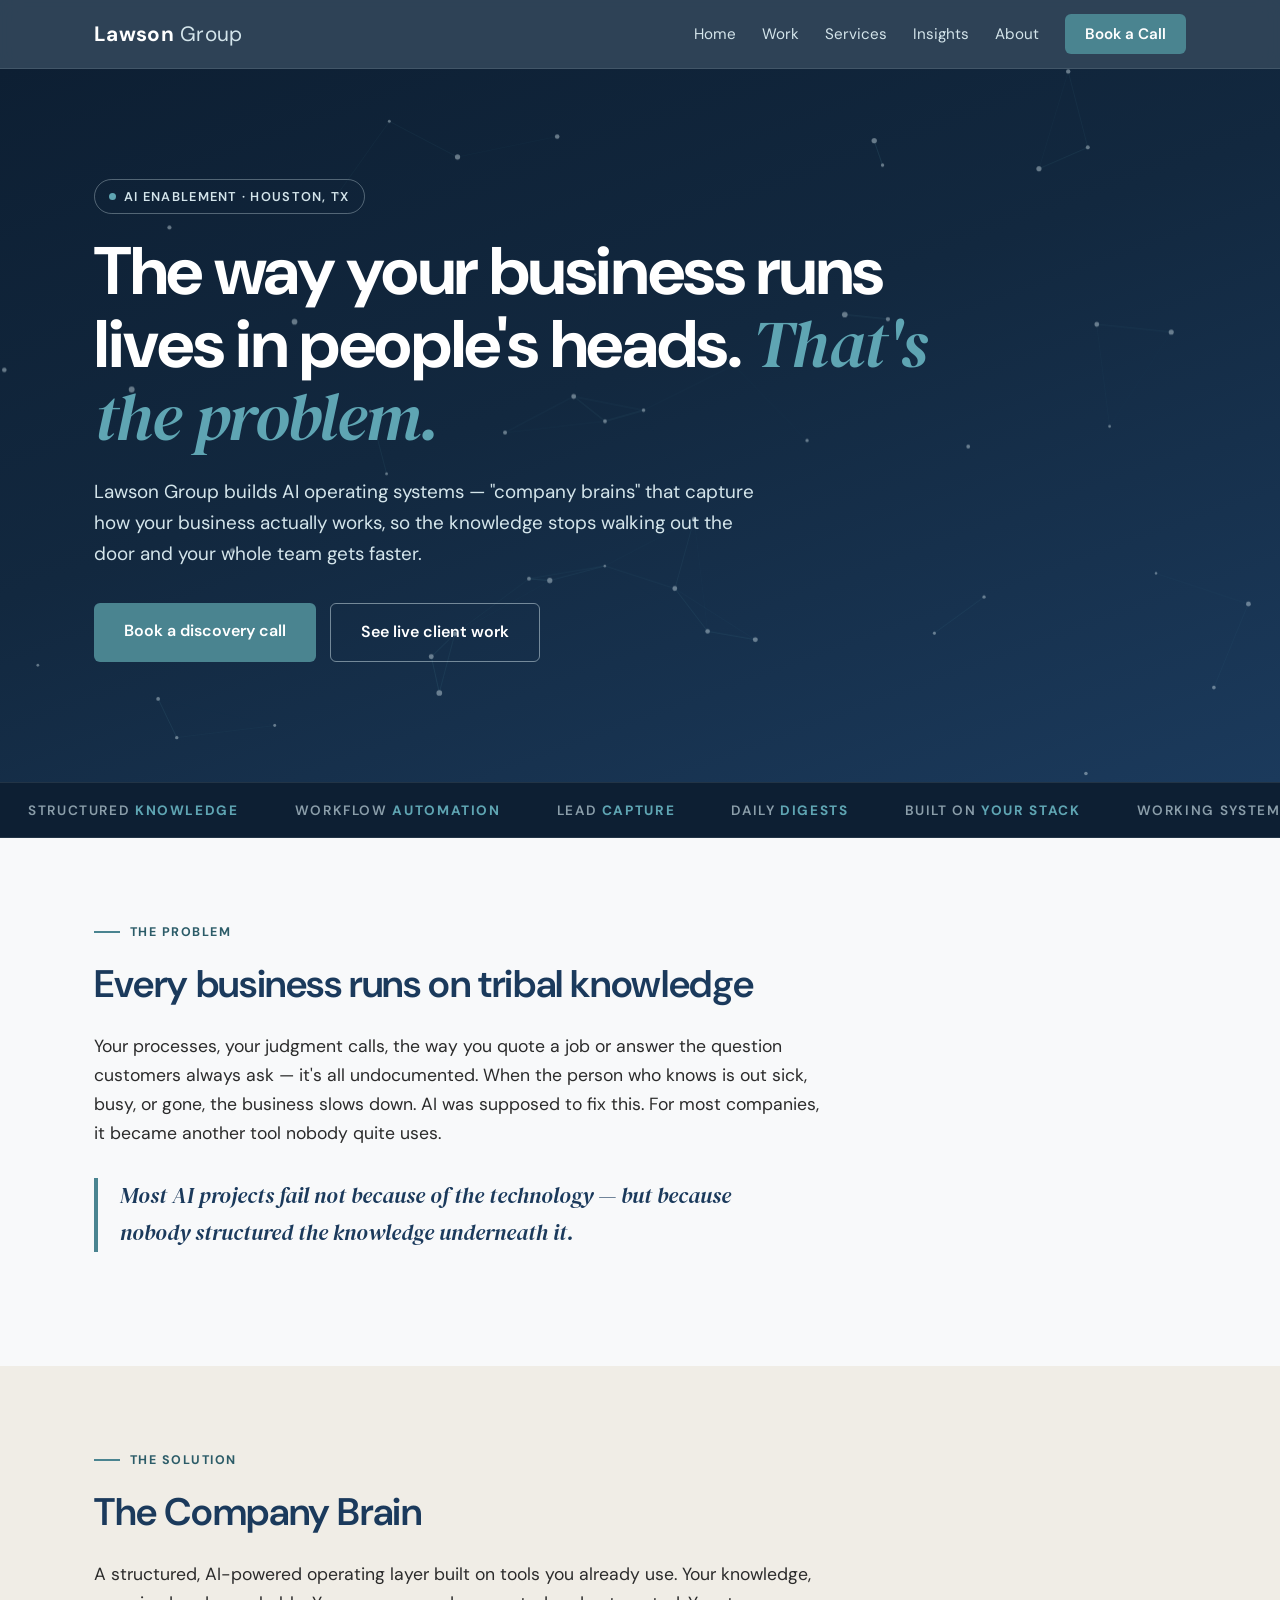
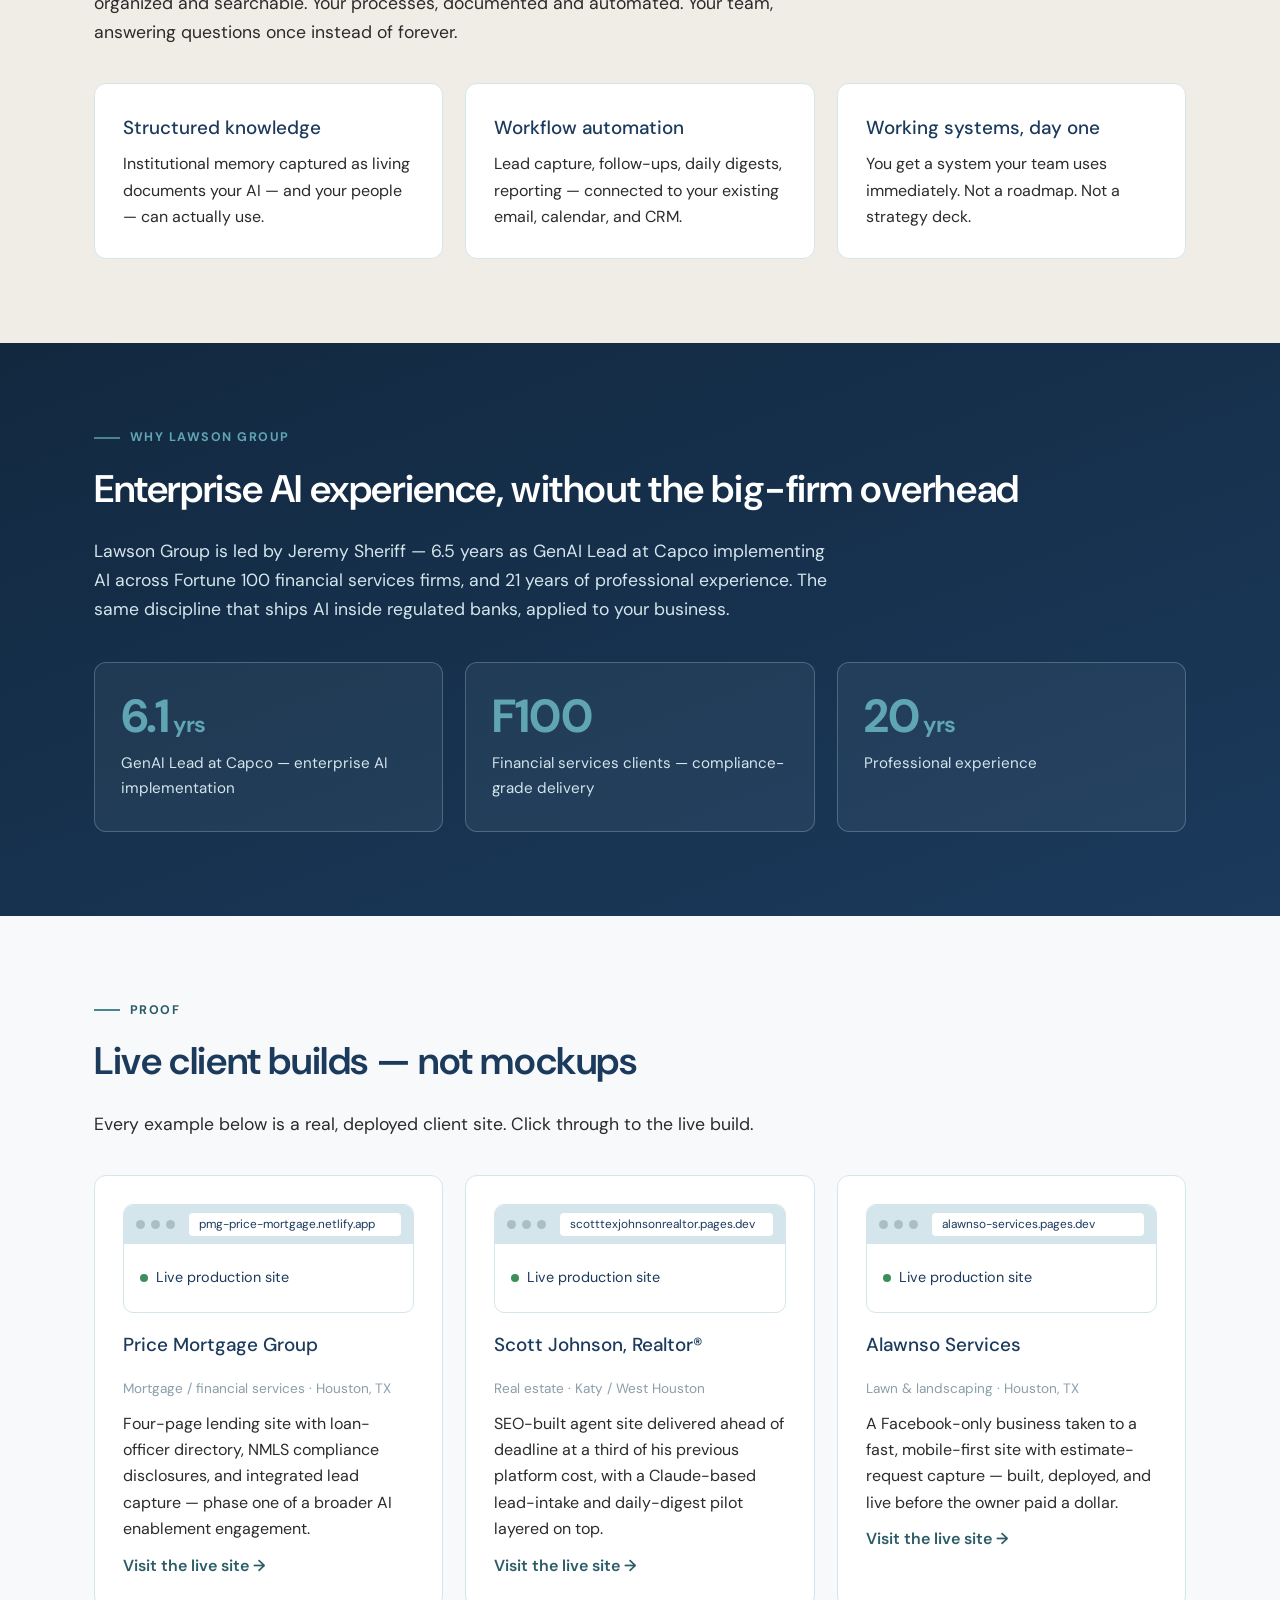
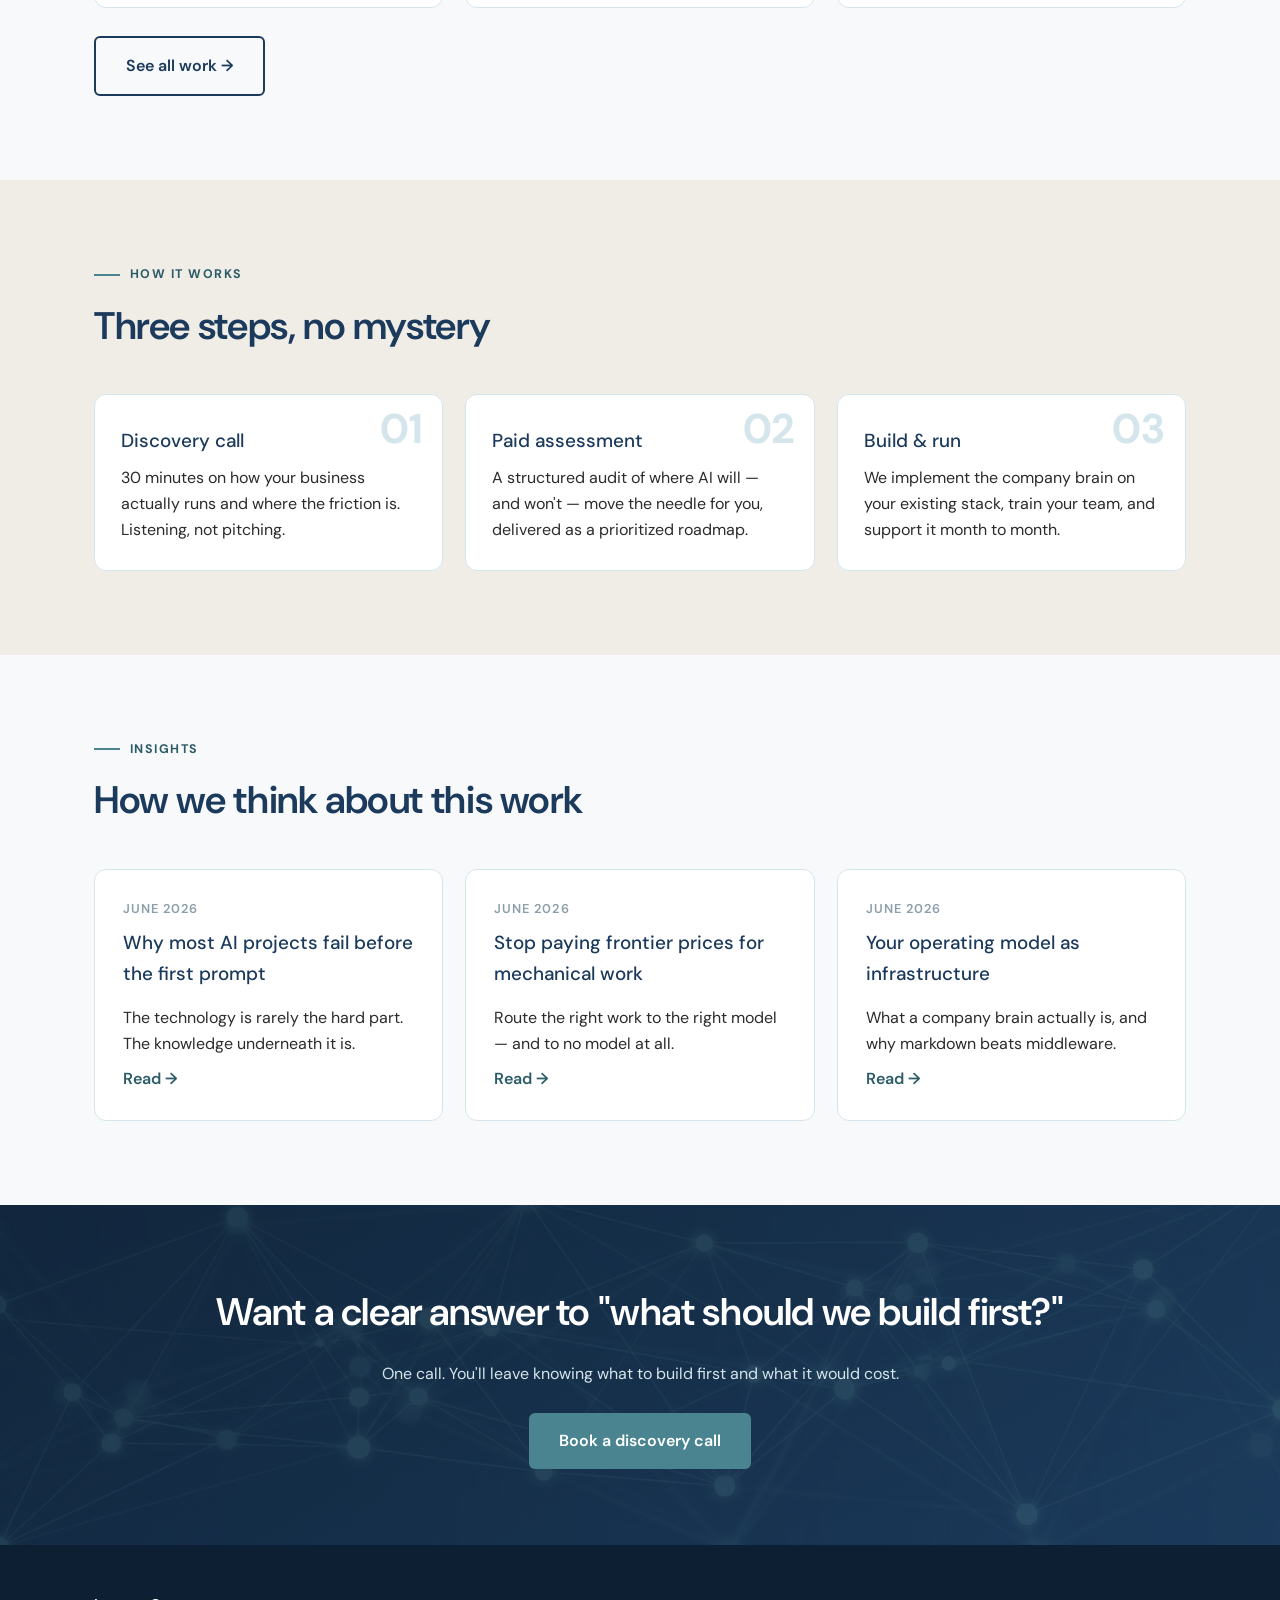
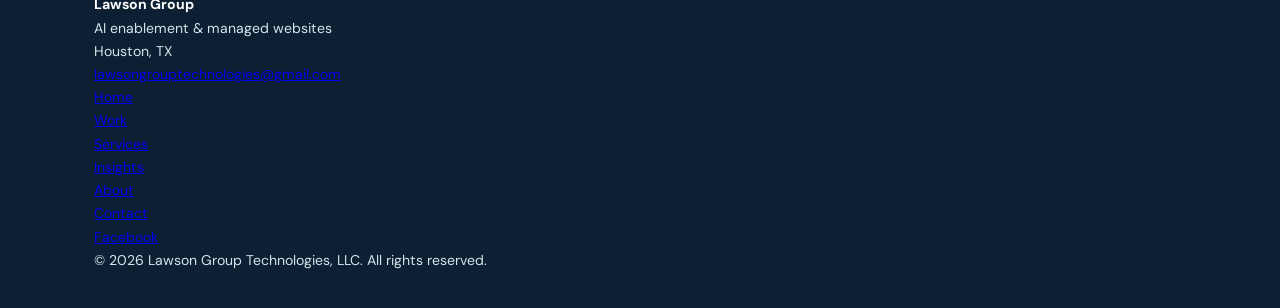
==== commit b8a29172: "Repair all pages: restore complete HTML (mount-cp had truncated every page mid-file, killing app.js " ====
--- a/index.html
+++ b/index.html
@@ -135,5 +135,58 @@
 </section>
 
 <section class="section-alt">
-  <div class="containe<script src="app.js" defer></script>
-r+  <div class="container">
+    <p class="kicker reveal">How it works</p>
+    <h2 class="reveal">Three steps, no mystery</h2>
+    <div class="steps">
+      <div class="step reveal d1"><h3>Discovery call</h3><p>30 minutes on how your business actually runs and where the friction is. Listening, not pitching.</p></div>
+      <div class="step reveal d2"><h3>Paid assessment</h3><p>A structured audit of where AI will — and won't — move the needle for you, delivered as a prioritized roadmap.</p></div>
+      <div class="step reveal d3"><h3>Build &amp; run</h3><p>We implement the company brain on your existing stack, train your team, and support it month to month.</p></div>
+    </div>
+  </div>
+</section>
+
+<section>
+  <div class="container">
+    <p class="kicker reveal">Insights</p>
+    <h2 class="reveal">How we think about this work</h2>
+    <div class="grid grid-3">
+      <div class="card insight-card reveal d1"><span class="date">June 2026</span><h3>Why most AI projects fail before the first prompt</h3><p>The technology is rarely the hard part. The knowledge underneath it is.</p><a class="more" href="insights.html#knowledge-first">Read →</a></div>
+      <div class="card insight-card reveal d2"><span class="date">June 2026</span><h3>Stop paying frontier prices for mechanical work</h3><p>Route the right work to the right model — and to no model at all.</p><a class="more" href="insights.html#model-routing">Read →</a></div>
+      <div class="card insight-card reveal d3"><span class="date">June 2026</span><h3>Your operating model as infrastructure</h3><p>What a company brain actually is, and why markdown beats middleware.</p><a class="more" href="insights.html#company-brain">Read →</a></div>
+    </div>
+  </div>
+</section>
+</main>
+
+<div class="cta-band">
+  <div class="container">
+    <h2>Want a clear answer to "what should we build first?"</h2>
+    <p>One call. You'll leave knowing what to build first and what it would cost.</p>
+    <a class="btn btn-primary" href="contact.html">Book a discovery call</a>
+  </div>
+</div>
+
+<footer>
+  <div class="container footer-grid">
+    <div>
+      <strong style="color:#fff">Lawson Group</strong><br>
+      AI enablement &amp; managed websites<br>
+      Houston, TX<br>
+      <a href="mailto:lawsongrouptechnologies@gmail.com">lawsongrouptechnologies@gmail.com</a>
+    </div>
+    <div>
+      <a href="index.html">Home</a><br>
+      <a href="work.html">Work</a><br>
+      <a href="services.html">Services</a><br>
+      <a href="insights.html">Insights</a><br>
+      <a href="about.html">About</a><br>
+      <a href="contact.html">Contact</a><br>
+      <a href="https://www.facebook.com/profile.php?id=61590938600605" target="_blank" rel="noopener">Facebook</a>
+    </div>
+  </div>
+  <div class="container fine">© 2026 Lawson Group Technologies, LLC. All rights reserved.</div>
+</footer>
+<script src="app.js" defer></script>
+</body>
+</html>
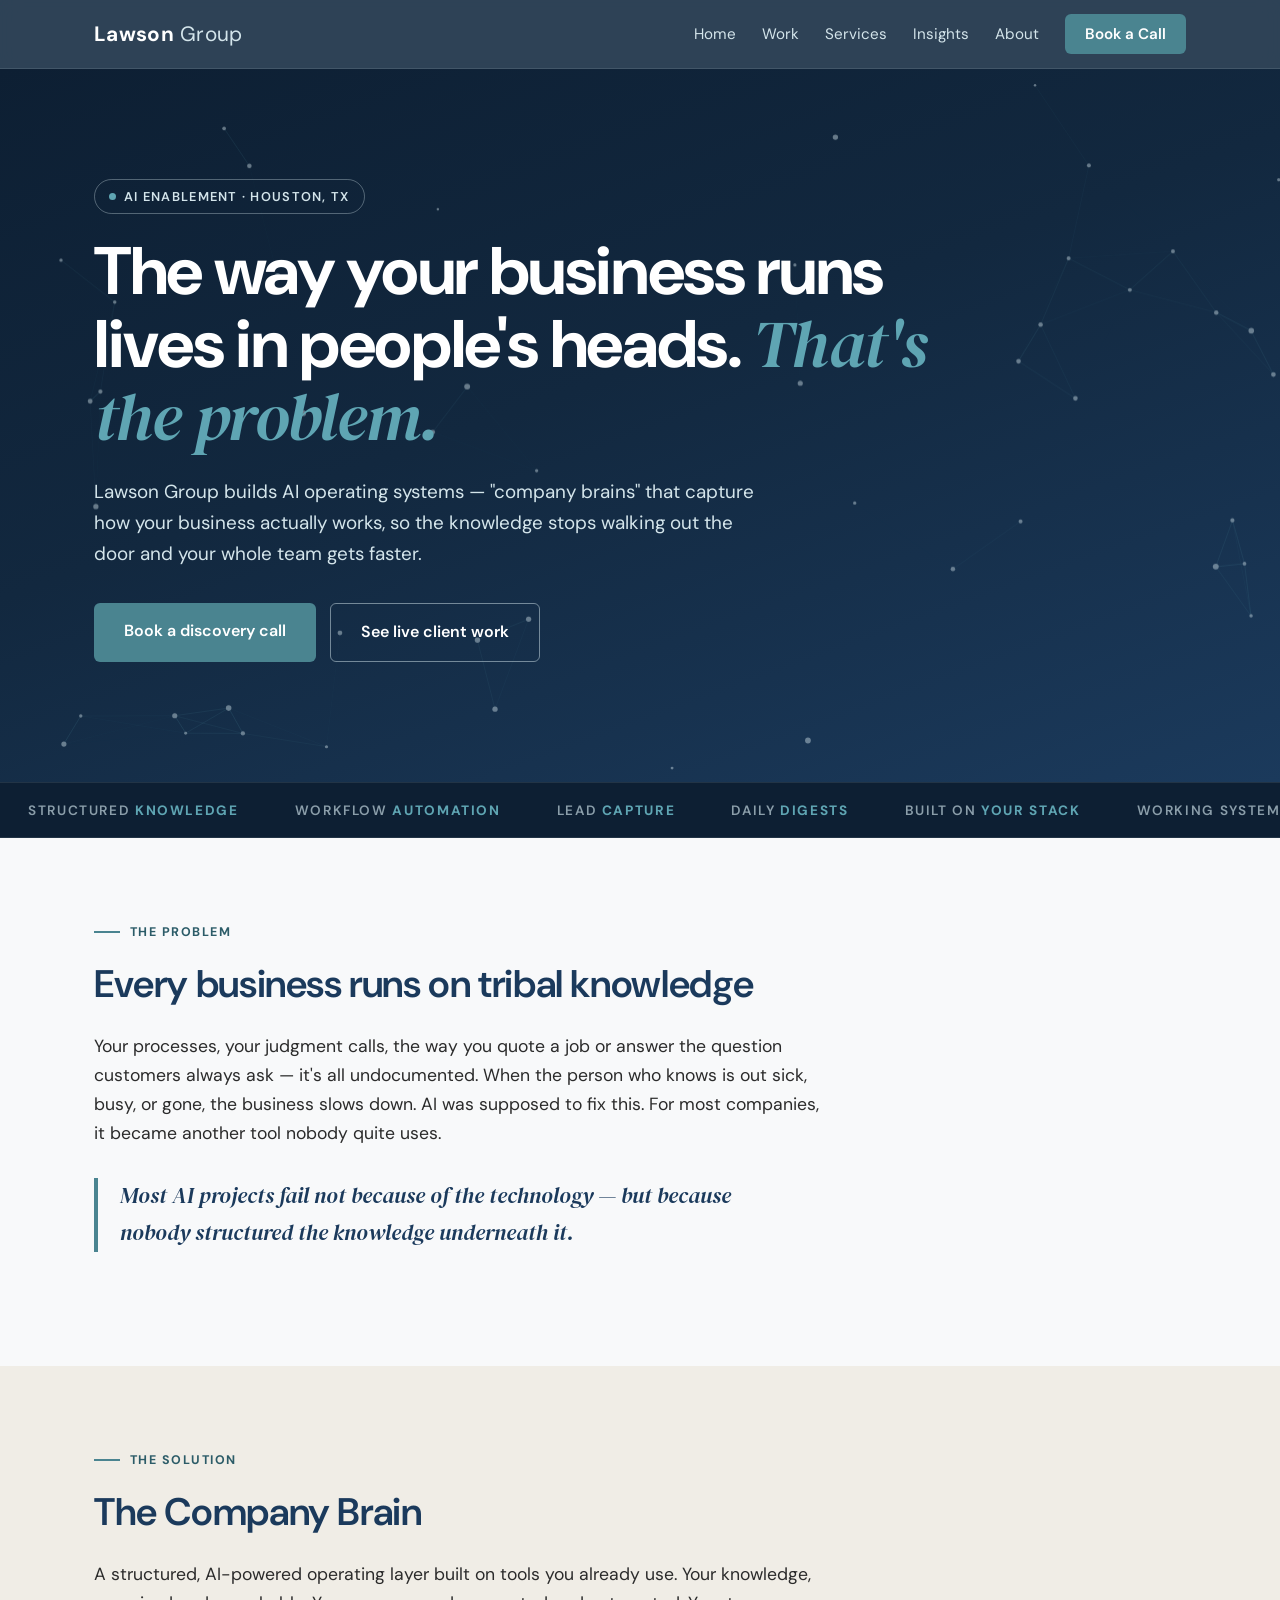
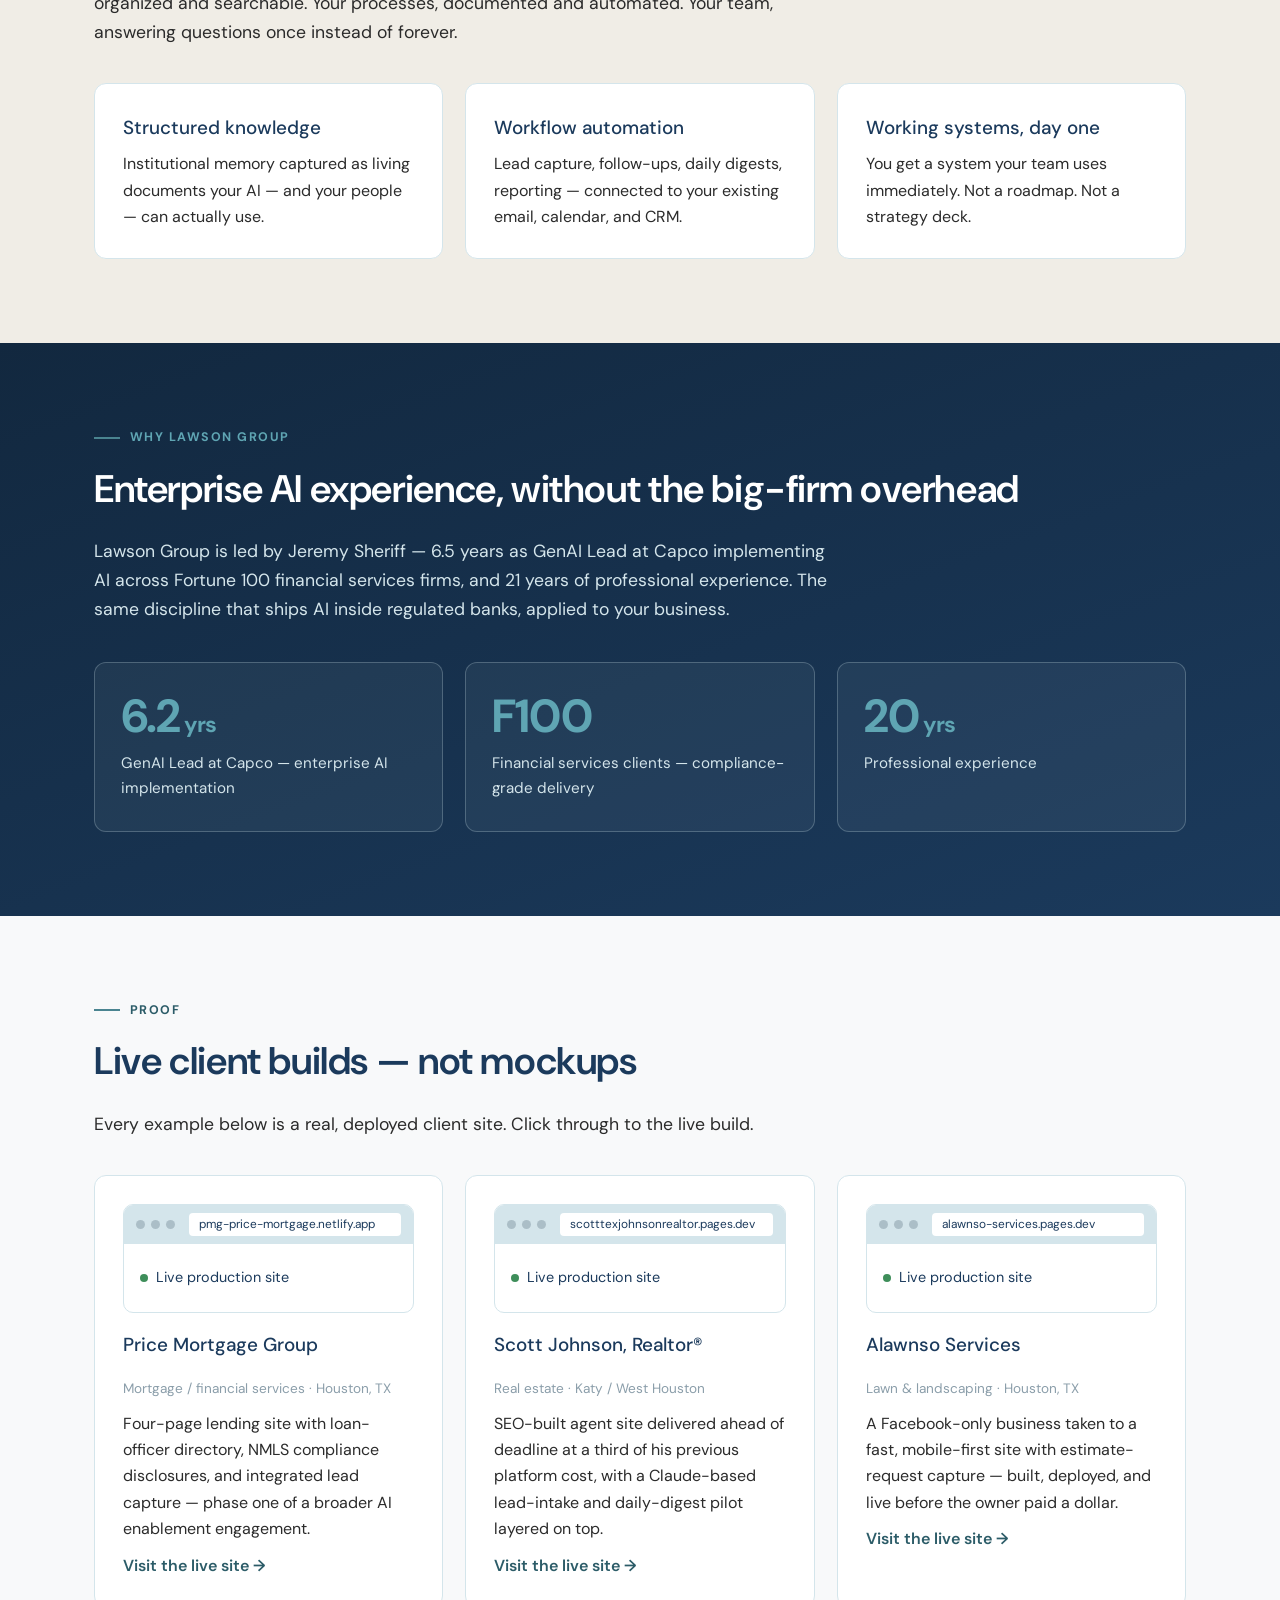
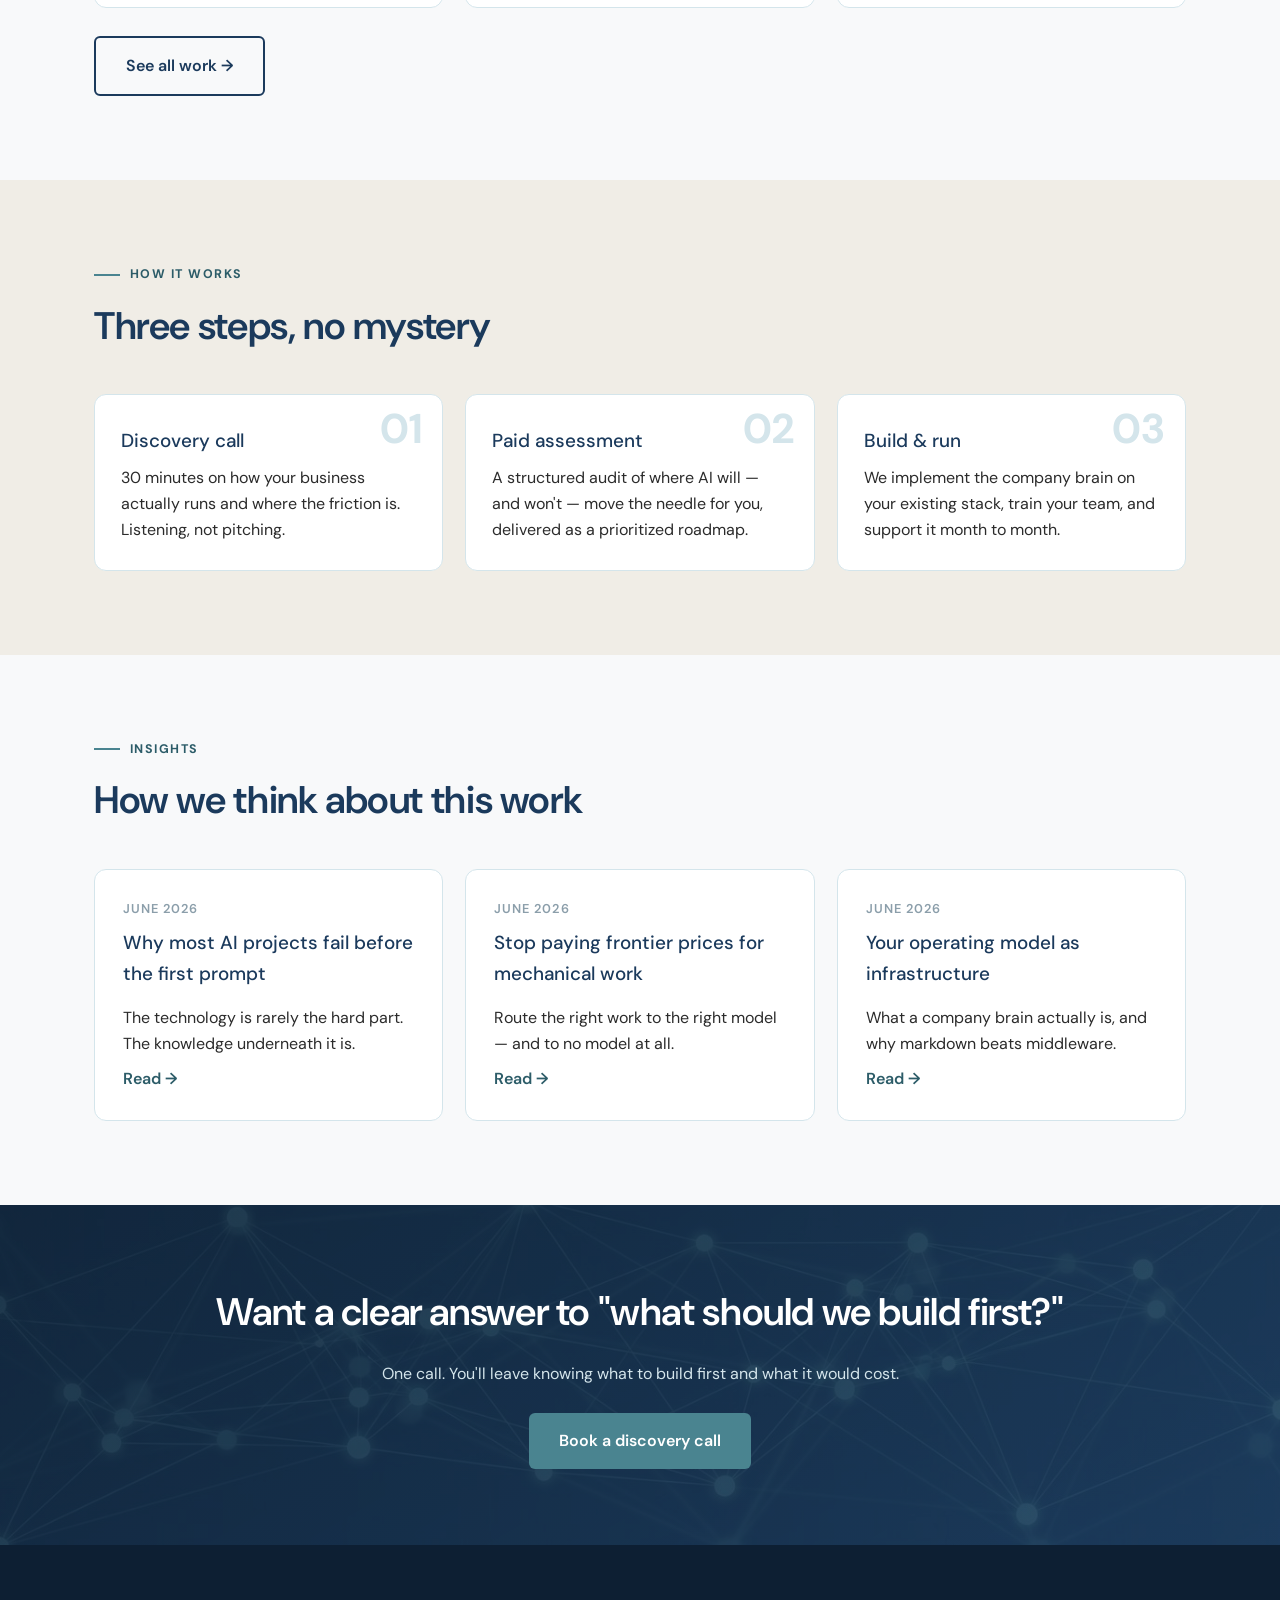
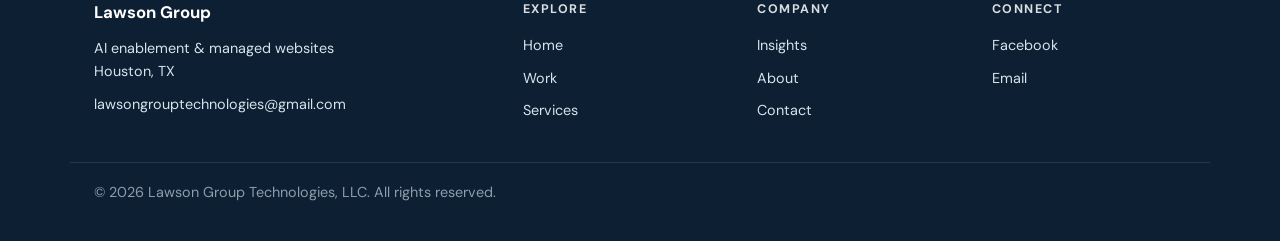
==== commit 6e639512: "Restore complete styles.css (was truncated mid-footer) + redesign footer into 4 spread columns" ====
--- a/index.html
+++ b/index.html
@@ -169,20 +169,27 @@
 
 <footer>
   <div class="container footer-grid">
-    <div>
-      <strong style="color:#fff">Lawson Group</strong><br>
-      AI enablement &amp; managed websites<br>
-      Houston, TX<br>
+    <div class="footer-brand">
+      <strong>Lawson Group</strong>
+      <p>AI enablement &amp; managed websites<br>Houston, TX</p>
       <a href="mailto:lawsongrouptechnologies@gmail.com">lawsongrouptechnologies@gmail.com</a>
     </div>
-    <div>
-      <a href="index.html">Home</a><br>
-      <a href="work.html">Work</a><br>
-      <a href="services.html">Services</a><br>
-      <a href="insights.html">Insights</a><br>
-      <a href="about.html">About</a><br>
-      <a href="contact.html">Contact</a><br>
+    <div class="footer-col">
+      <h4>Explore</h4>
+      <a href="index.html">Home</a>
+      <a href="work.html">Work</a>
+      <a href="services.html">Services</a>
+    </div>
+    <div class="footer-col">
+      <h4>Company</h4>
+      <a href="insights.html">Insights</a>
+      <a href="about.html">About</a>
+      <a href="contact.html">Contact</a>
+    </div>
+    <div class="footer-col">
+      <h4>Connect</h4>
       <a href="https://www.facebook.com/profile.php?id=61590938600605" target="_blank" rel="noopener">Facebook</a>
+      <a href="mailto:lawsongrouptechnologies@gmail.com">Email</a>
     </div>
   </div>
   <div class="container fine">© 2026 Lawson Group Technologies, LLC. All rights reserved.</div>
--- a/styles.css
+++ b/styles.css
@@ -1,5 +1,6 @@
 /* Lawson Group — brand styles per 04_Marketing/visual-identity.md
-   v2 redesign 2026-06-12: dark-navy hero system, motion, proof layer, insights */
+   v2 redesign 2026-06-12: dark-navy hero system, motion, proof layer, insights
+   2026-06-16: CSS-only reveal, a11y focus/contrast, spread footer */
 :root{
   --navy:#1B3A5C; --navy-deep:#12283F; --navy-ink:#0D1F33;
   --teal:#4A8490; --teal-bright:#5FA5B3; --teal-deep:#2C5C68;
@@ -80,10 +81,7 @@
 .pullquote{font-family:'DM Serif Display',serif;font-style:italic;font-size:1.4rem;color:var(--navy);border-left:4px solid var(--teal);padding-left:22px;margin:30px 0;max-width:700px}
 .section-dark .pullquote{color:var(--ice);border-color:var(--teal-bright)}
 
-/* Reveal on scroll */
-/* Entrance animation is CSS-only (plays on load) — content is NEVER dependent on JS.
-   The old opacity:0 + JS IntersectionObserver pattern left copy invisible if the
-   observer didn't fire. Animation with fill-mode 'both' guarantees the end state. */
+/* Entrance animation is CSS-only (plays on load) — content is NEVER dependent on JS. */
 .reveal{opacity:0;transform:translateY(26px);animation:revealUp .6s ease both}
 .reveal.d1{animation-delay:.1s}.reveal.d2{animation-delay:.2s}.reveal.d3{animation-delay:.3s}
 .reveal.in{opacity:1;transform:none}
@@ -157,6 +155,31 @@
 .cta-band h2{color:var(--white)}
 .cta-band p{color:var(--ice);margin-bottom:26px}
 
-/* Footer */
-footer{background:var(--navy-ink);color:var(--ice);padding:48px 0 36px;font-size:.88rem}
-.footer-+/* Footer — spread across the page */
+footer{background:var(--navy-ink);color:var(--ice);padding:54px 0 36px;font-size:.9rem}
+.footer-grid{display:grid;grid-template-columns:2fr 1fr 1fr 1fr;gap:40px;align-items:start}
+.footer-brand strong{color:#fff;display:block;font-size:1.05rem;margin-bottom:10px}
+.footer-brand p{color:var(--ice);margin:0 0 10px;line-height:1.6}
+.footer-col h4{color:#fff;font-size:.78rem;text-transform:uppercase;letter-spacing:.12em;margin-bottom:14px;opacity:.85}
+.footer-col a{display:block;margin-bottom:9px}
+footer a{color:var(--ice);text-decoration:none}
+footer a:hover{color:var(--white)}
+footer .fine{margin-top:30px;color:var(--slate);border-top:1px solid rgba(212,229,235,.12);padding-top:18px}
+
+@media(max-width:760px){
+  #navToggle{display:block}
+  nav ul{position:fixed;inset:68px 0 auto 0;background:var(--navy-deep);flex-direction:column;gap:0;padding:10px 0;transform:translateY(-130%);transition:transform .3s;border-bottom:1px solid rgba(212,229,235,.15)}
+  nav ul.open{transform:none}
+  nav ul li{width:100%;text-align:center}
+  nav ul a{display:block;padding:14px 0}
+  .nav-cta{margin:10px 24px;display:block}
+  .hero{padding:72px 0 80px}
+  section{padding:60px 0}
+  .footer-grid{grid-template-columns:1fr 1fr;gap:28px}
+}
+@media(prefers-reduced-motion:reduce){
+  .reveal{opacity:1;transform:none;transition:none;animation:none}
+  .marquee-track{animation:none}
+  #net{display:none}
+  *{scroll-behavior:auto}
+}
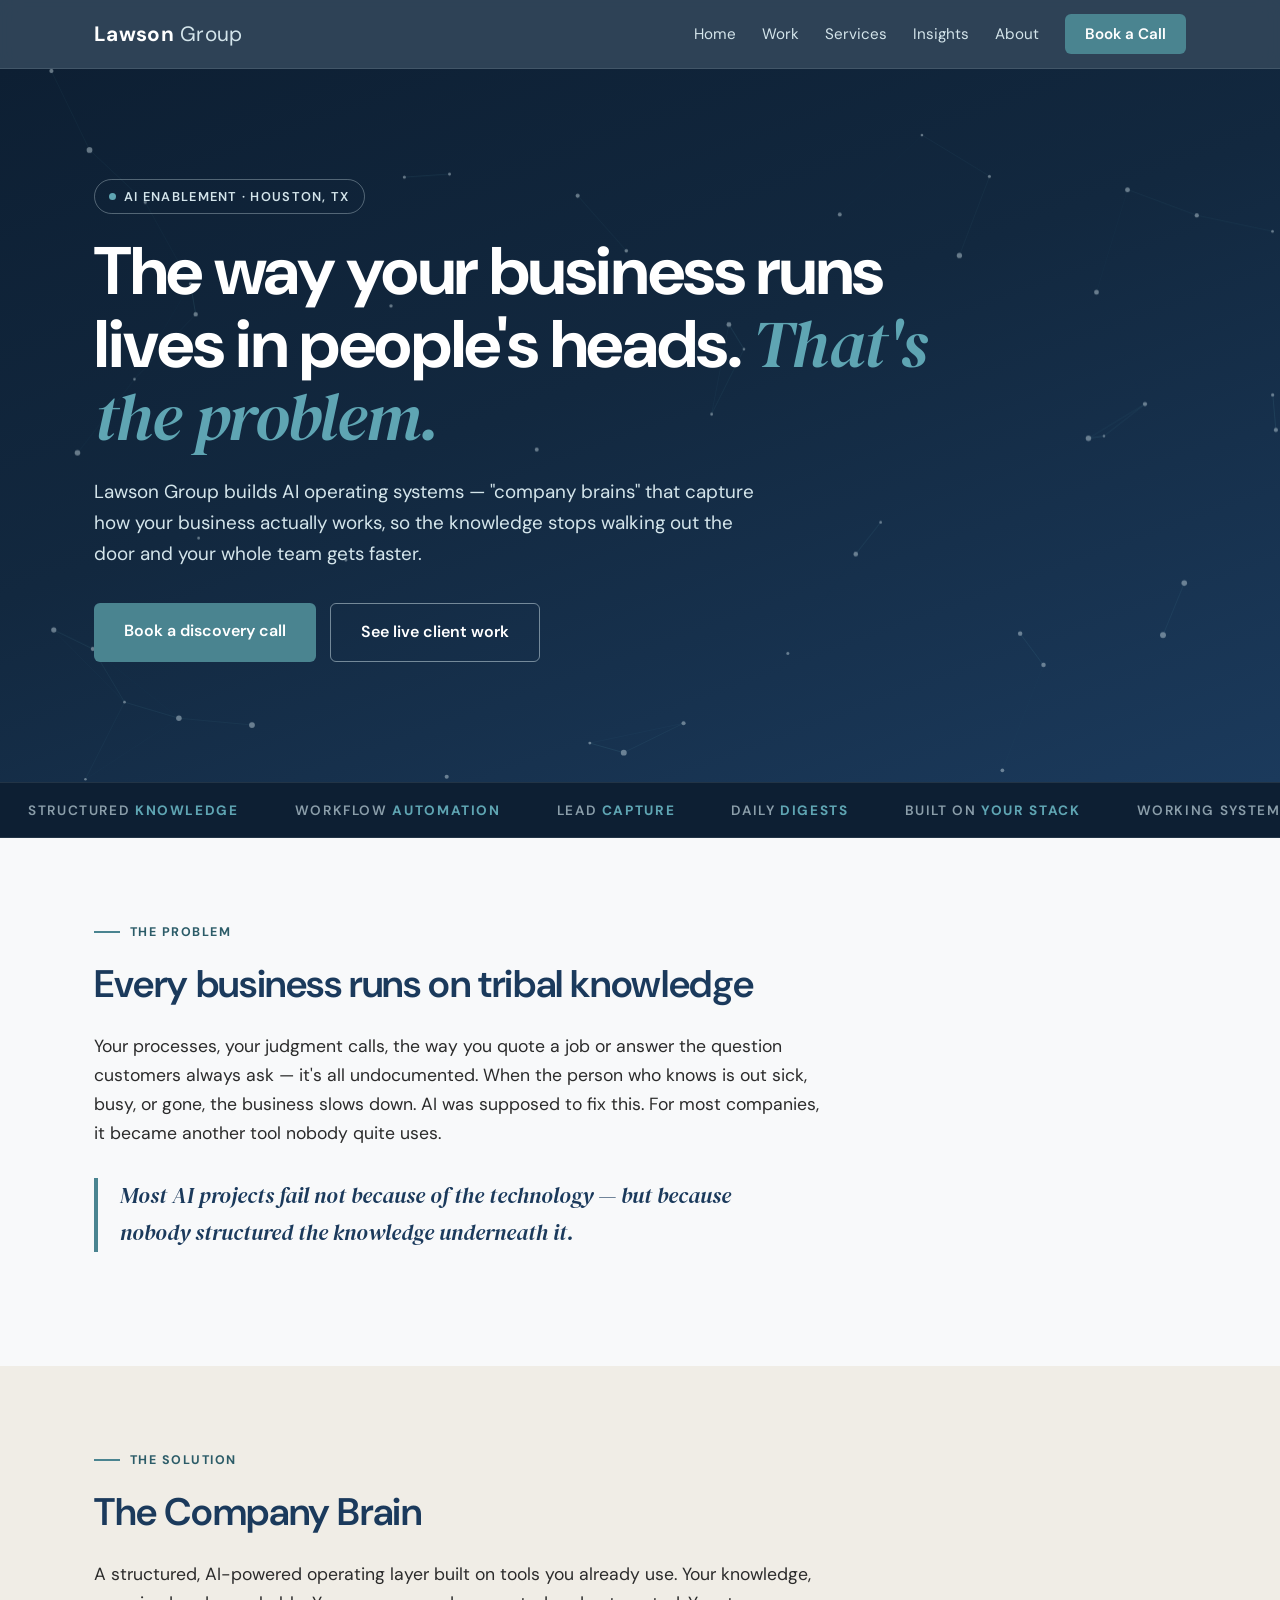
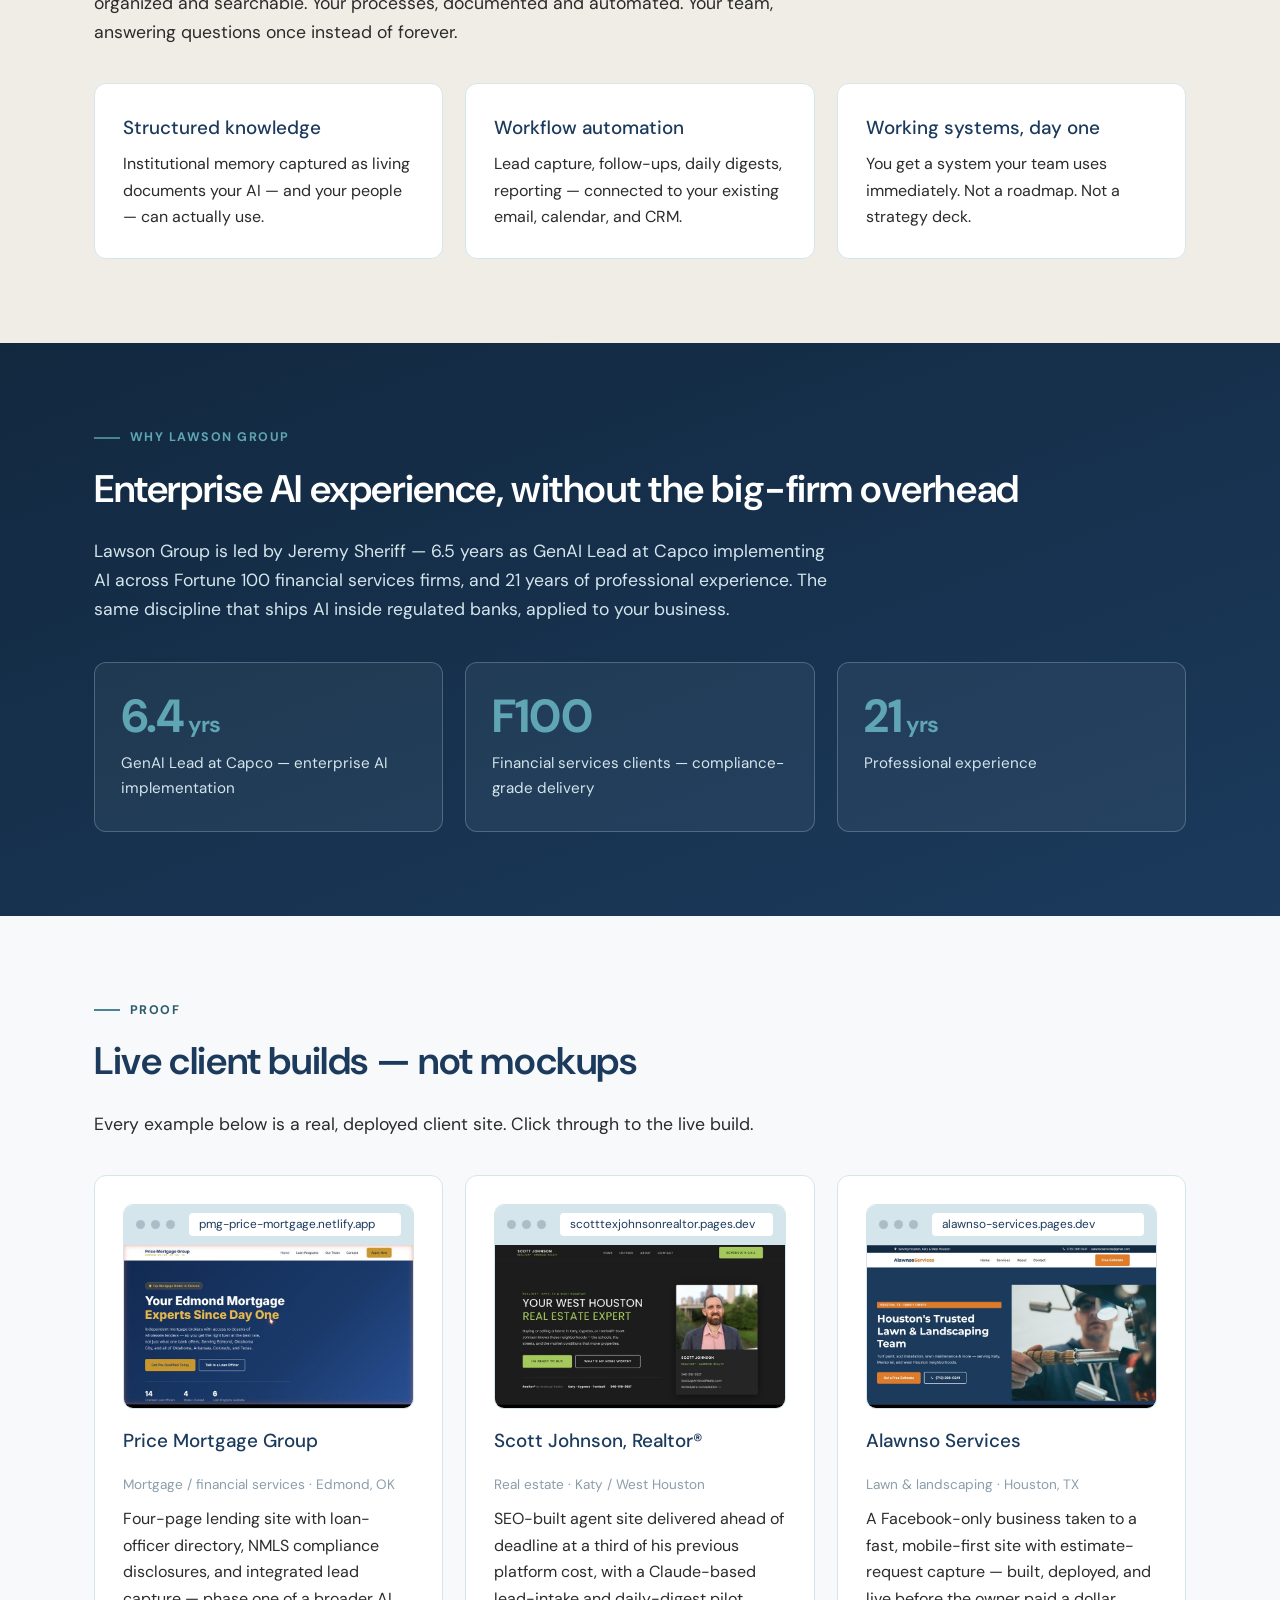
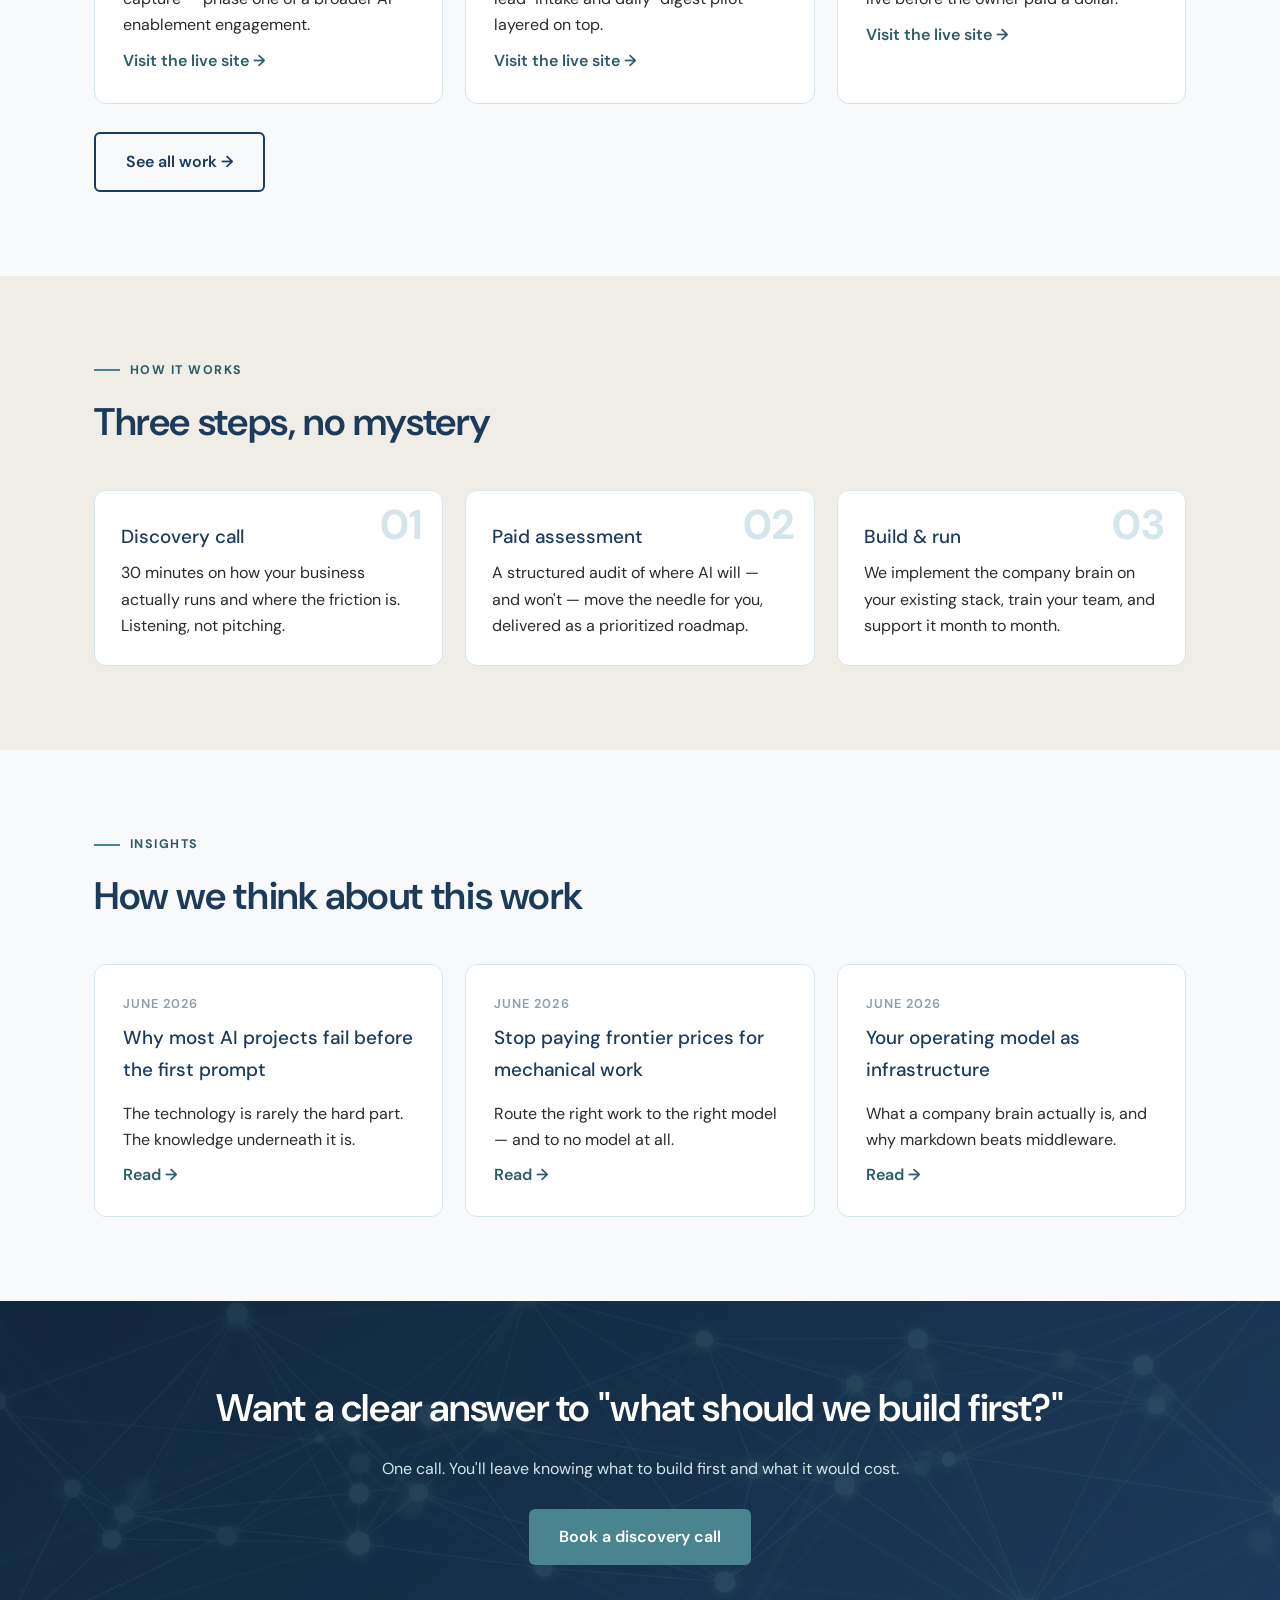
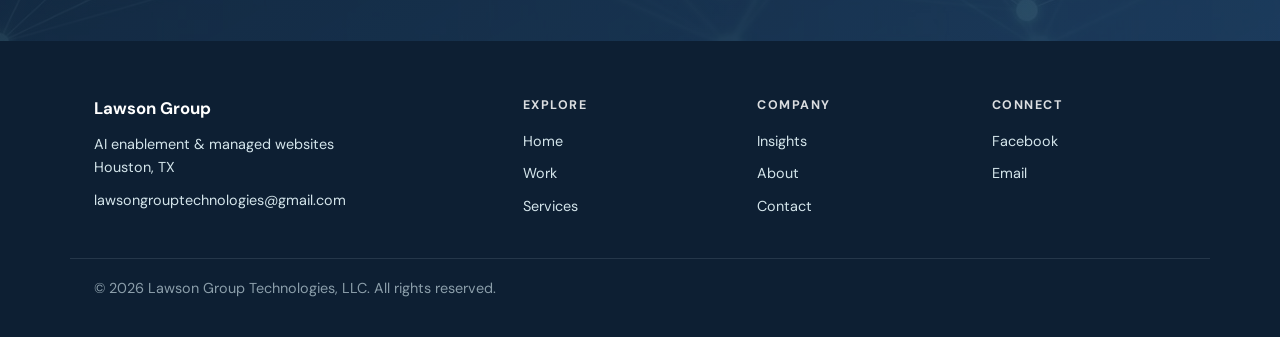
==== commit 8e4d907c: "Proof cards: embed real site screenshots in browser frames (home + work); PMG caption -> Edmond, OK" ====
--- a/index.html
+++ b/index.html
@@ -102,17 +102,17 @@
       <div class="card work-card reveal d1">
         <div class="browser">
           <div class="browser-bar"><i></i><i></i><i></i><span class="url">pmg-price-mortgage.netlify.app</span></div>
-          <div class="live"><span class="dot"></span>Live production site</div>
+          <img class="shot" src="assets/proof-pmg.jpg" alt="Price Mortgage Group website preview" loading="lazy">
         </div>
         <h3>Price Mortgage Group</h3>
-        <p class="meta">Mortgage / financial services · Houston, TX</p>
+        <p class="meta">Mortgage / financial services · Edmond, OK</p>
         <p>Four-page lending site with loan-officer directory, NMLS compliance disclosures, and integrated lead capture — phase one of a broader AI enablement engagement.</p>
         <a class="visit" href="https://pmg-price-mortgage.netlify.app/" target="_blank" rel="noopener">Visit the live site →</a>
       </div>
       <div class="card work-card reveal d2">
         <div class="browser">
           <div class="browser-bar"><i></i><i></i><i></i><span class="url">scotttexjohnsonrealtor.pages.dev</span></div>
-          <div class="live"><span class="dot"></span>Live production site</div>
+          <img class="shot" src="assets/proof-scott.jpg" alt="Scott Johnson Realtor website preview" loading="lazy">
         </div>
         <h3>Scott Johnson, Realtor®</h3>
         <p class="meta">Real estate · Katy / West Houston</p>
@@ -122,7 +122,7 @@
       <div class="card work-card reveal d3">
         <div class="browser">
           <div class="browser-bar"><i></i><i></i><i></i><span class="url">alawnso-services.pages.dev</span></div>
-          <div class="live"><span class="dot"></span>Live production site</div>
+          <img class="shot" src="assets/proof-alawnso.jpg" alt="Alawnso Services website preview" loading="lazy">
         </div>
         <h3>Alawnso Services</h3>
         <p class="meta">Lawn &amp; landscaping · Houston, TX</p>
--- a/styles.css
+++ b/styles.css
@@ -123,6 +123,7 @@
 .browser-bar .url{margin-left:8px;font-size:.74rem;color:var(--navy);background:var(--white);border-radius:4px;padding:2px 10px;flex:1;white-space:nowrap;overflow:hidden;text-overflow:ellipsis}
 .browser .live{display:flex;align-items:center;gap:8px;padding:22px 16px;font-size:.9rem;color:var(--navy)}
 .browser .live .dot{width:8px;height:8px;border-radius:50%;background:#3E8E5A;animation:pulse 2s infinite}
+.browser .shot{display:block;width:100%;height:auto;border-top:1px solid var(--ice)}
 
 /* Pricing tables */
 table{width:100%;border-collapse:collapse;background:var(--white);border-radius:10px;overflow:hidden;margin-top:18px}
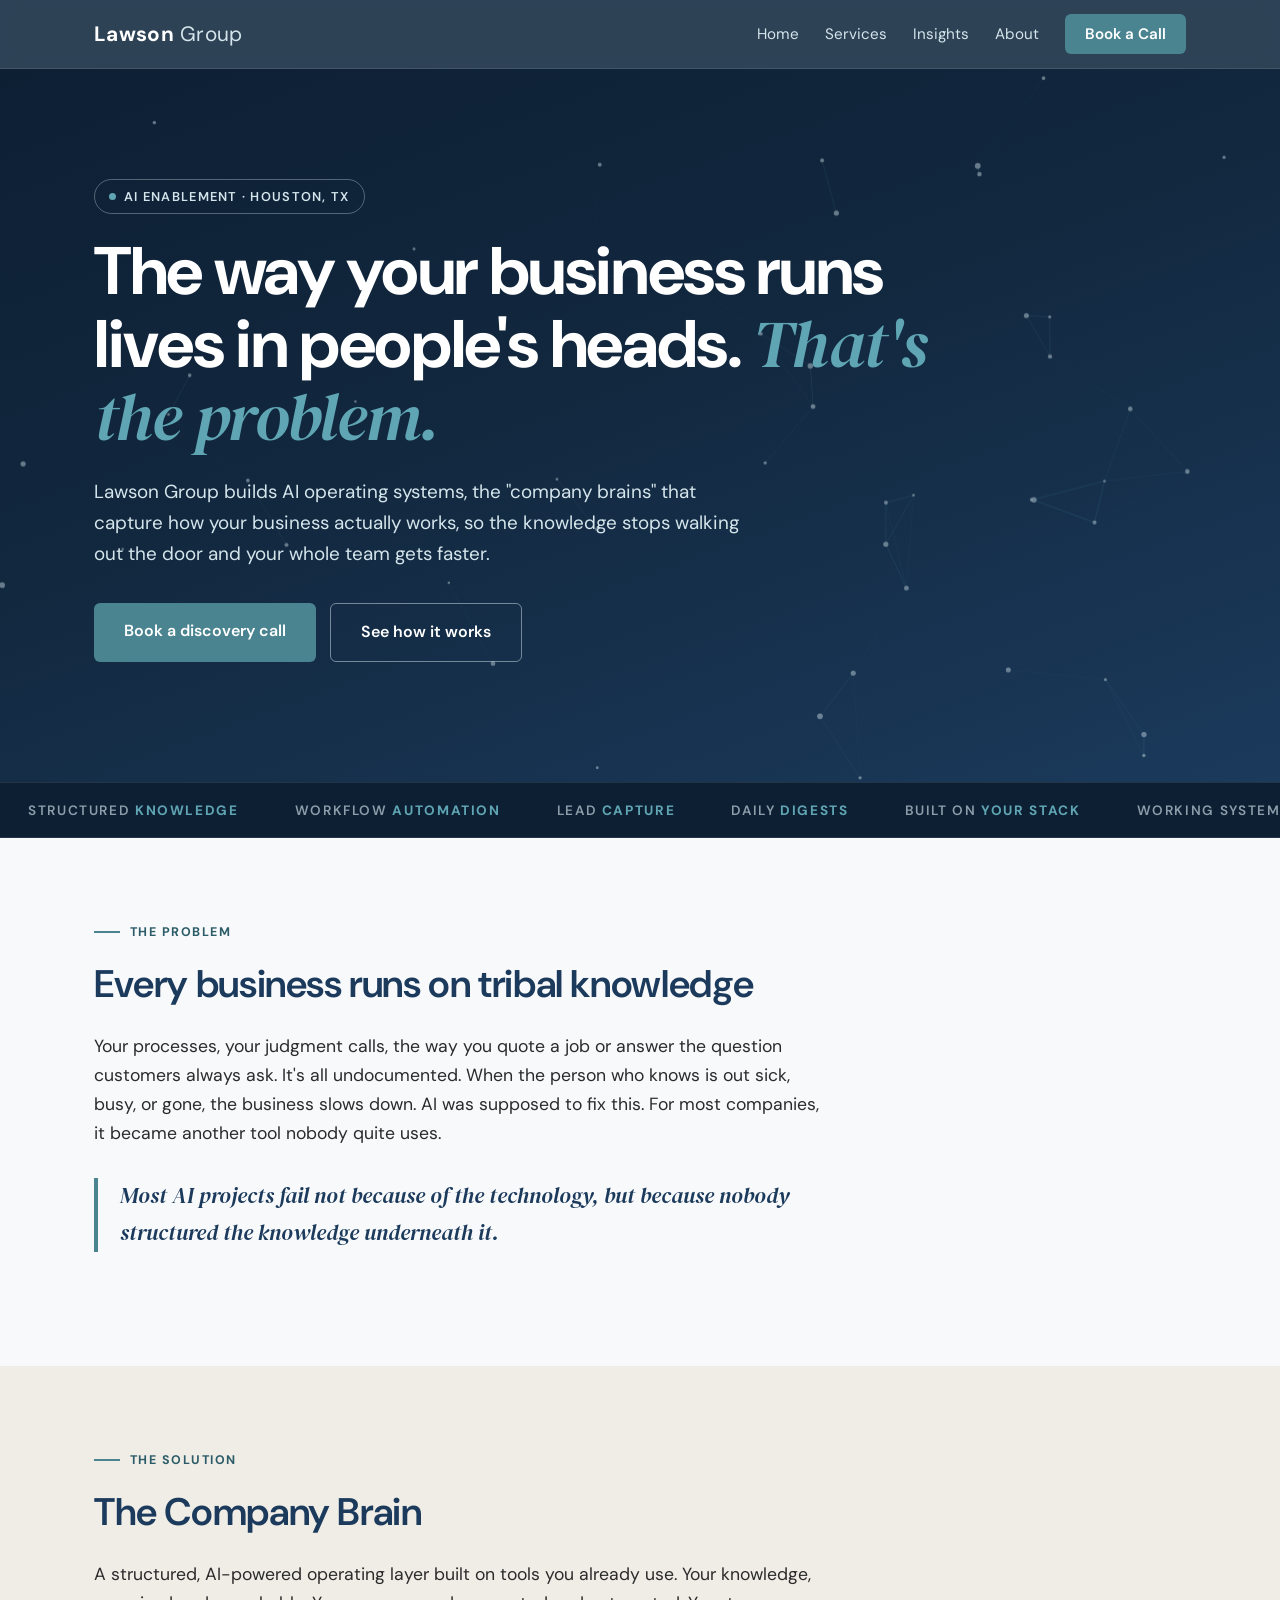
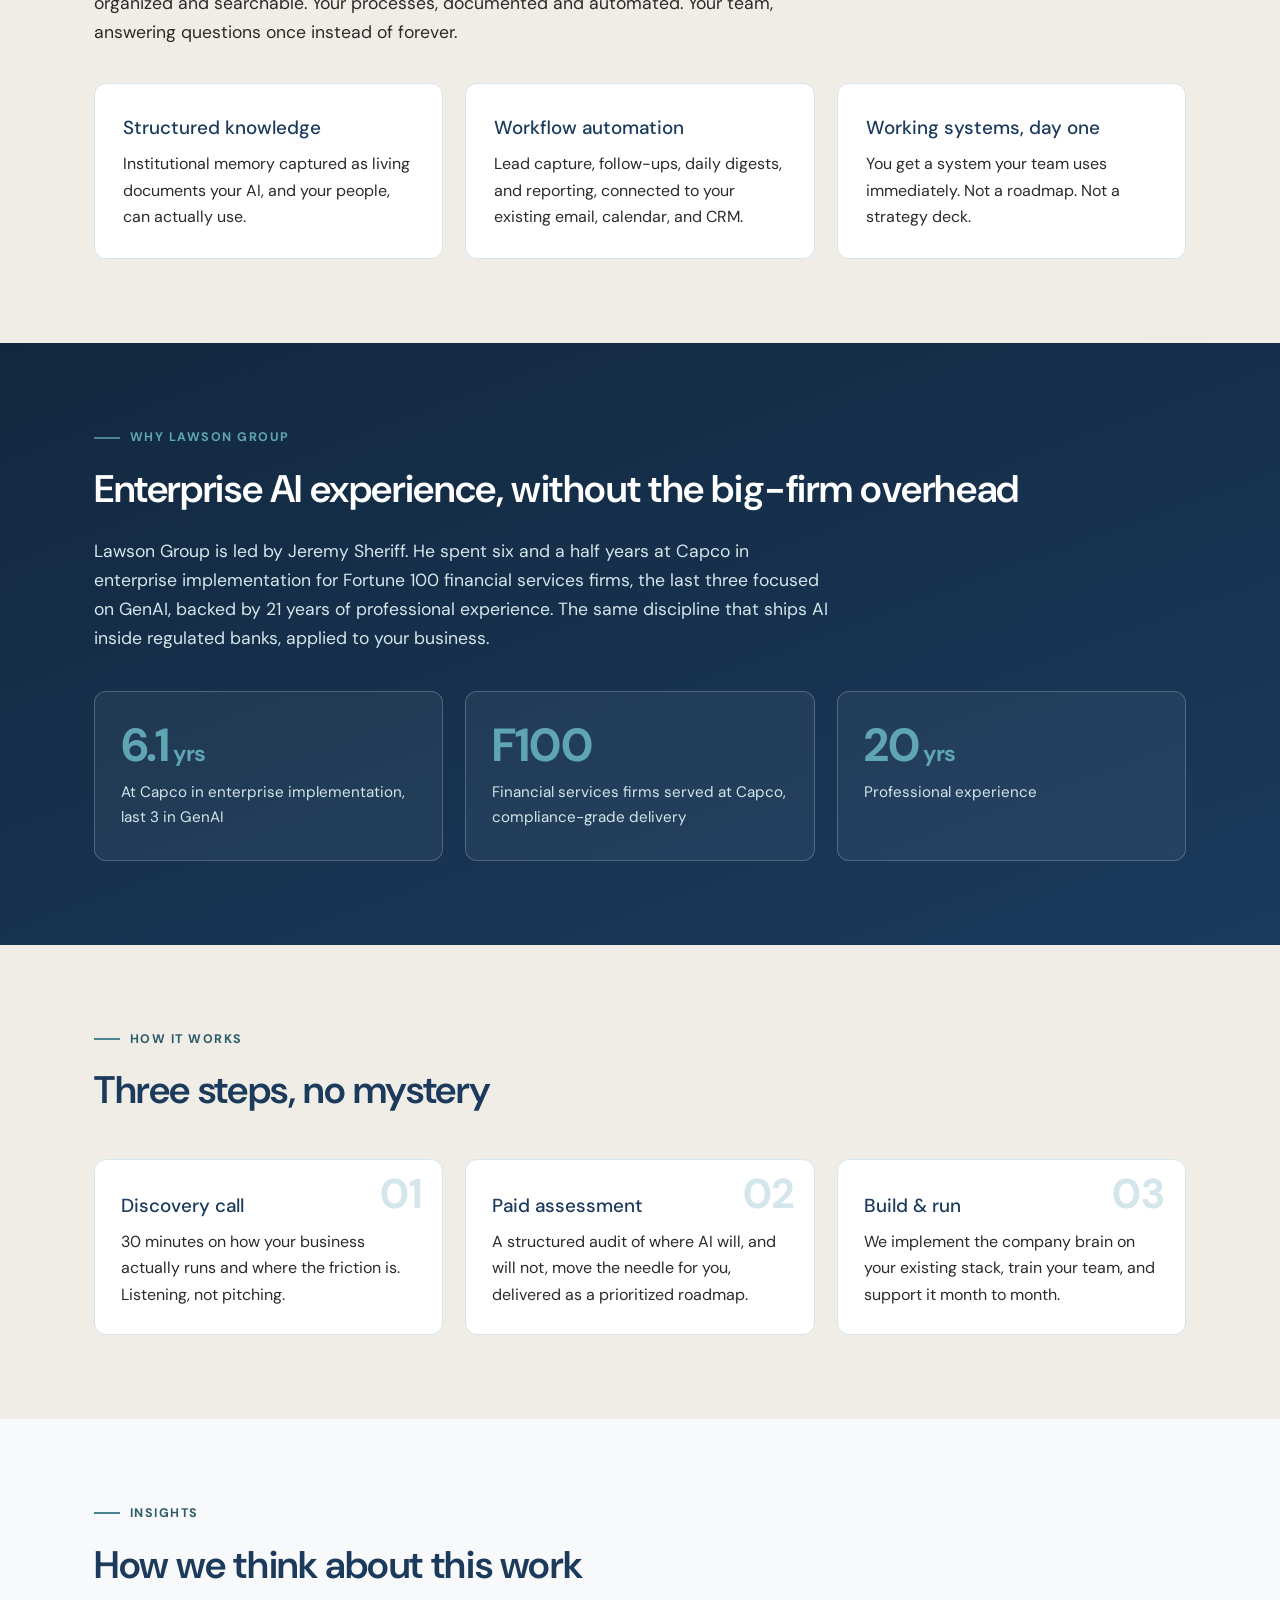
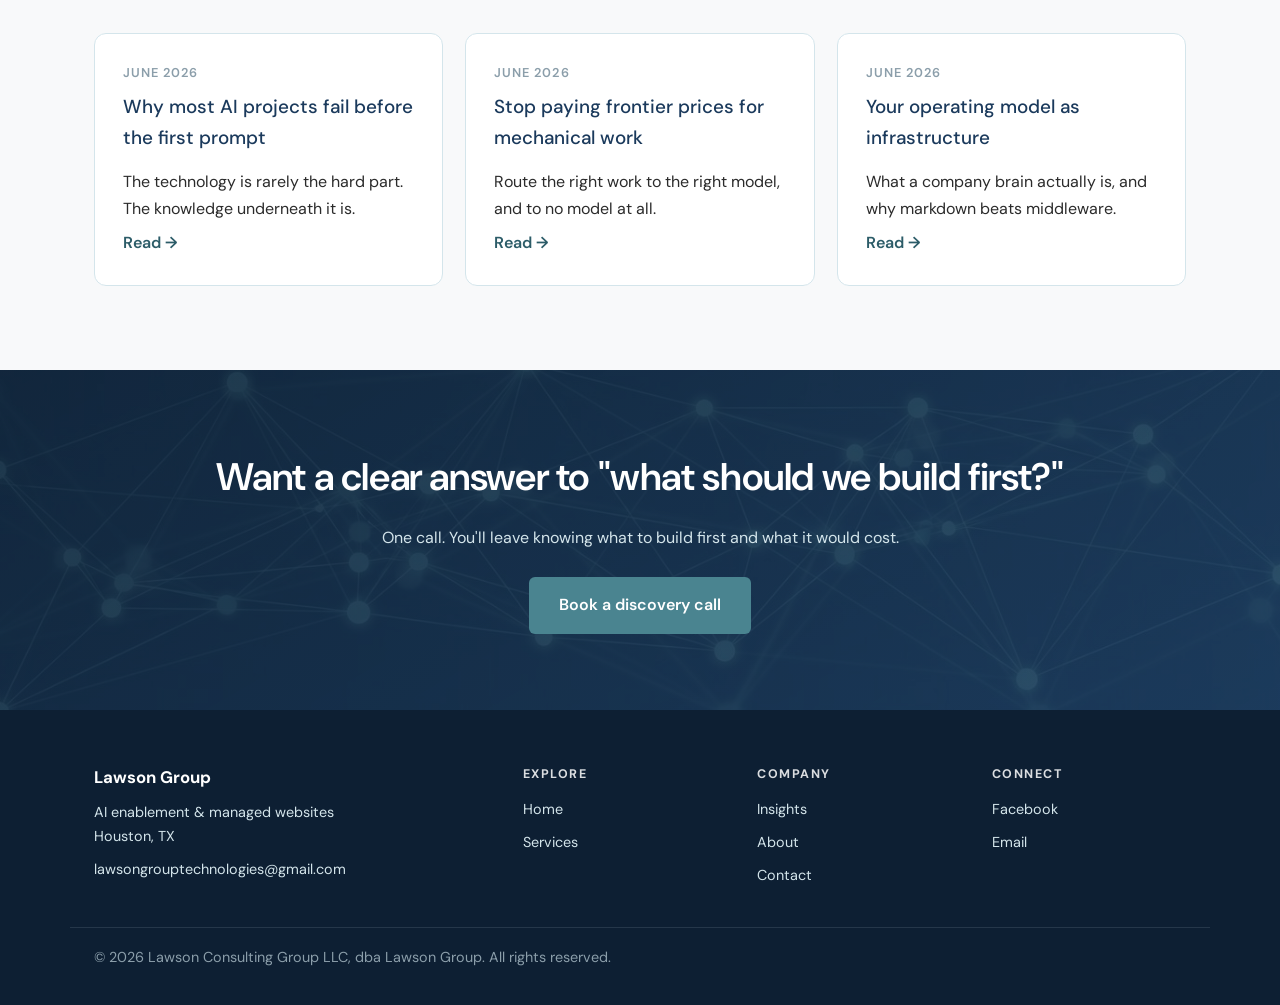
==== commit 50710ac2: "Site update: correct bio to Capco enterprise implementation (last 3 yrs GenAI), remove client proof " ====
--- a/index.html
+++ b/index.html
@@ -3,11 +3,11 @@
 <head>
 <meta charset="UTF-8">
 <meta name="viewport" content="width=device-width, initial-scale=1.0">
-<title>Lawson Group — AI Operating Systems for Growing Businesses | Houston, TX</title>
-<meta name="description" content="Lawson Group builds AI-powered company brains — structured operating systems that capture how your business works and make your whole team faster. Houston, TX.">
+<title>Lawson Group | AI Operating Systems for Growing Businesses | Houston, TX</title>
+<meta name="description" content="Lawson Group builds AI-powered company brains, structured operating systems that capture how your business works and make your whole team faster. Houston, TX.">
 <link rel="canonical" href="https://lawson-group.pages.dev/">
-<meta property="og:title" content="Lawson Group — AI Operating Systems for Growing Businesses">
-<meta property="og:description" content="The knowledge in your people's heads, turned into infrastructure that scales. AI enablement by an ex-Capco GenAI Lead.">
+<meta property="og:title" content="Lawson Group | AI Operating Systems for Growing Businesses">
+<meta property="og:description" content="The knowledge in your people's heads, turned into infrastructure that scales. AI enablement led by Jeremy Sheriff, with six and a half years in enterprise implementation at Capco, the last three focused on GenAI.">
 <meta property="og:type" content="website">
 <meta property="og:url" content="https://lawson-group.pages.dev/">
 <meta property="og:image" content="https://lawson-group.pages.dev/assets/brand-graph.jpg">
@@ -17,7 +17,7 @@
 <link href="https://fonts.googleapis.com/css2?family=DM+Sans:wght@400;500;600;700&family=DM+Serif+Display:ital@1&display=swap" rel="stylesheet">
 <link rel="stylesheet" href="styles.css">
 <script type="application/ld+json">
-{"@context":"https://schema.org","@type":"ProfessionalService","name":"Lawson Group Technologies","description":"AI enablement consulting and managed websites for small and mid-sized businesses.","areaServed":"Greater Houston, TX","email":"lawsongrouptechnologies@gmail.com","url":"https://lawson-group.pages.dev/"}
+{"@context":"https://schema.org","@type":"ProfessionalService","name":"Lawson Group","legalName":"Lawson Consulting Group LLC","description":"AI enablement consulting and managed websites for small and mid-sized businesses.","areaServed":"Greater Houston, TX","email":"lawsongrouptechnologies@gmail.com","url":"https://lawson-group.pages.dev/"}
 </script>
 </head>
 <body>
@@ -29,7 +29,6 @@
     <button id="navToggle" aria-label="Menu" aria-expanded="false"><span></span><span></span><span></span></button>
     <nav aria-label="Primary"><ul>
       <li><a href="index.html" aria-current="page">Home</a></li>
-      <li><a href="work.html">Work</a></li>
       <li><a href="services.html">Services</a></li>
       <li><a href="insights.html">Insights</a></li>
       <li class="hide-m"><a href="about.html">About</a></li>
@@ -44,10 +43,10 @@
   <div class="container">
     <span class="eyebrow"><span class="dot"></span>AI enablement · Houston, TX</span>
     <h1>The way your business runs lives in people's heads. <em>That's the problem.</em></h1>
-    <p>Lawson Group builds AI operating systems — "company brains" that capture how your business actually works, so the knowledge stops walking out the door and your whole team gets faster.</p>
+    <p>Lawson Group builds AI operating systems, the "company brains" that capture how your business actually works, so the knowledge stops walking out the door and your whole team gets faster.</p>
     <div class="hero-actions">
       <a class="btn btn-primary" href="contact.html">Book a discovery call</a>
-      <a class="btn btn-ghost" href="work.html">See live client work</a>
+      <a class="btn btn-ghost" href="services.html">See how it works</a>
     </div>
   </div>
 </section>
@@ -62,8 +61,8 @@
   <div class="container">
     <p class="kicker reveal">The problem</p>
     <h2 class="reveal">Every business runs on tribal knowledge</h2>
-    <p class="lead reveal d1">Your processes, your judgment calls, the way you quote a job or answer the question customers always ask — it's all undocumented. When the person who knows is out sick, busy, or gone, the business slows down. AI was supposed to fix this. For most companies, it became another tool nobody quite uses.</p>
-    <p class="pullquote reveal d2">Most AI projects fail not because of the technology — but because nobody structured the knowledge underneath it.</p>
+    <p class="lead reveal d1">Your processes, your judgment calls, the way you quote a job or answer the question customers always ask. It's all undocumented. When the person who knows is out sick, busy, or gone, the business slows down. AI was supposed to fix this. For most companies, it became another tool nobody quite uses.</p>
+    <p class="pullquote reveal d2">Most AI projects fail not because of the technology, but because nobody structured the knowledge underneath it.</p>
   </div>
 </section>
 
@@ -73,8 +72,8 @@
     <h2 class="reveal">The Company Brain</h2>
     <p class="lead reveal d1">A structured, AI-powered operating layer built on tools you already use. Your knowledge, organized and searchable. Your processes, documented and automated. Your team, answering questions once instead of forever.</p>
     <div class="grid grid-3">
-      <div class="card reveal d1"><h3>Structured knowledge</h3><p>Institutional memory captured as living documents your AI — and your people — can actually use.</p></div>
-      <div class="card reveal d2"><h3>Workflow automation</h3><p>Lead capture, follow-ups, daily digests, reporting — connected to your existing email, calendar, and CRM.</p></div>
+      <div class="card reveal d1"><h3>Structured knowledge</h3><p>Institutional memory captured as living documents your AI, and your people, can actually use.</p></div>
+      <div class="card reveal d2"><h3>Workflow automation</h3><p>Lead capture, follow-ups, daily digests, and reporting, connected to your existing email, calendar, and CRM.</p></div>
       <div class="card reveal d3"><h3>Working systems, day one</h3><p>You get a system your team uses immediately. Not a roadmap. Not a strategy deck.</p></div>
     </div>
   </div>
@@ -84,53 +83,12 @@
   <div class="container">
     <p class="kicker reveal">Why Lawson Group</p>
     <h2 class="reveal">Enterprise AI experience, without the big-firm overhead</h2>
-    <p class="lead reveal d1">Lawson Group is led by Jeremy Sheriff — 6.5 years as GenAI Lead at Capco implementing AI across Fortune 100 financial services firms, and 21 years of professional experience. The same discipline that ships AI inside regulated banks, applied to your business.</p>
+    <p class="lead reveal d1">Lawson Group is led by Jeremy Sheriff. He spent six and a half years at Capco in enterprise implementation for Fortune 100 financial services firms, the last three focused on GenAI, backed by 21 years of professional experience. The same discipline that ships AI inside regulated banks, applied to your business.</p>
     <div class="stats">
-      <div class="stat reveal d1"><span class="val" data-count="6.5">6.5<small>&nbsp;yrs</small></span><p>GenAI Lead at Capco — enterprise AI implementation</p></div>
-      <div class="stat reveal d2"><span class="val">F100</span><p>Financial services clients — compliance-grade delivery</p></div>
+      <div class="stat reveal d1"><span class="val" data-count="6.5">6.5<small>&nbsp;yrs</small></span><p>At Capco in enterprise implementation, last 3 in GenAI</p></div>
+      <div class="stat reveal d2"><span class="val">F100</span><p>Financial services firms served at Capco, compliance-grade delivery</p></div>
       <div class="stat reveal d3"><span class="val" data-count="21">21<small>&nbsp;yrs</small></span><p>Professional experience</p></div>
     </div>
-  </div>
-</section>
-
-<section>
-  <div class="container">
-    <p class="kicker reveal">Proof</p>
-    <h2 class="reveal">Live client builds — not mockups</h2>
-    <p class="lead reveal d1">Every example below is a real, deployed client site. Click through to the live build.</p>
-    <div class="grid grid-3">
-      <div class="card work-card reveal d1">
-        <div class="browser">
-          <div class="browser-bar"><i></i><i></i><i></i><span class="url">pmg-price-mortgage.netlify.app</span></div>
-          <img class="shot" src="assets/proof-pmg.jpg" alt="Price Mortgage Group website preview" loading="lazy">
-        </div>
-        <h3>Price Mortgage Group</h3>
-        <p class="meta">Mortgage / financial services · Edmond, OK</p>
-        <p>Four-page lending site with loan-officer directory, NMLS compliance disclosures, and integrated lead capture — phase one of a broader AI enablement engagement.</p>
-        <a class="visit" href="https://pmg-price-mortgage.netlify.app/" target="_blank" rel="noopener">Visit the live site →</a>
-      </div>
-      <div class="card work-card reveal d2">
-        <div class="browser">
-          <div class="browser-bar"><i></i><i></i><i></i><span class="url">scotttexjohnsonrealtor.pages.dev</span></div>
-          <img class="shot" src="assets/proof-scott.jpg" alt="Scott Johnson Realtor website preview" loading="lazy">
-        </div>
-        <h3>Scott Johnson, Realtor®</h3>
-        <p class="meta">Real estate · Katy / West Houston</p>
-        <p>SEO-built agent site delivered ahead of deadline at a third of his previous platform cost, with a Claude-based lead-intake and daily-digest pilot layered on top.</p>
-        <a class="visit" href="https://scotttexjohnsonrealtor.pages.dev" target="_blank" rel="noopener">Visit the live site →</a>
-      </div>
-      <div class="card work-card reveal d3">
-        <div class="browser">
-          <div class="browser-bar"><i></i><i></i><i></i><span class="url">alawnso-services.pages.dev</span></div>
-          <img class="shot" src="assets/proof-alawnso.jpg" alt="Alawnso Services website preview" loading="lazy">
-        </div>
-        <h3>Alawnso Services</h3>
-        <p class="meta">Lawn &amp; landscaping · Houston, TX</p>
-        <p>A Facebook-only business taken to a fast, mobile-first site with estimate-request capture — built, deployed, and live before the owner paid a dollar.</p>
-        <a class="visit" href="https://alawnso-services.pages.dev" target="_blank" rel="noopener">Visit the live site →</a>
-      </div>
-    </div>
-    <p style="margin-top:28px" class="reveal d3"><a class="btn btn-outline" href="work.html">See all work →</a></p>
   </div>
 </section>
 
@@ -140,7 +98,7 @@
     <h2 class="reveal">Three steps, no mystery</h2>
     <div class="steps">
       <div class="step reveal d1"><h3>Discovery call</h3><p>30 minutes on how your business actually runs and where the friction is. Listening, not pitching.</p></div>
-      <div class="step reveal d2"><h3>Paid assessment</h3><p>A structured audit of where AI will — and won't — move the needle for you, delivered as a prioritized roadmap.</p></div>
+      <div class="step reveal d2"><h3>Paid assessment</h3><p>A structured audit of where AI will, and will not, move the needle for you, delivered as a prioritized roadmap.</p></div>
       <div class="step reveal d3"><h3>Build &amp; run</h3><p>We implement the company brain on your existing stack, train your team, and support it month to month.</p></div>
     </div>
   </div>
@@ -152,7 +110,7 @@
     <h2 class="reveal">How we think about this work</h2>
     <div class="grid grid-3">
       <div class="card insight-card reveal d1"><span class="date">June 2026</span><h3>Why most AI projects fail before the first prompt</h3><p>The technology is rarely the hard part. The knowledge underneath it is.</p><a class="more" href="insights.html#knowledge-first">Read →</a></div>
-      <div class="card insight-card reveal d2"><span class="date">June 2026</span><h3>Stop paying frontier prices for mechanical work</h3><p>Route the right work to the right model — and to no model at all.</p><a class="more" href="insights.html#model-routing">Read →</a></div>
+      <div class="card insight-card reveal d2"><span class="date">June 2026</span><h3>Stop paying frontier prices for mechanical work</h3><p>Route the right work to the right model, and to no model at all.</p><a class="more" href="insights.html#model-routing">Read →</a></div>
       <div class="card insight-card reveal d3"><span class="date">June 2026</span><h3>Your operating model as infrastructure</h3><p>What a company brain actually is, and why markdown beats middleware.</p><a class="more" href="insights.html#company-brain">Read →</a></div>
     </div>
   </div>
@@ -177,7 +135,6 @@
     <div class="footer-col">
       <h4>Explore</h4>
       <a href="index.html">Home</a>
-      <a href="work.html">Work</a>
       <a href="services.html">Services</a>
     </div>
     <div class="footer-col">
@@ -192,7 +149,7 @@
       <a href="mailto:lawsongrouptechnologies@gmail.com">Email</a>
     </div>
   </div>
-  <div class="container fine">© 2026 Lawson Group Technologies, LLC. All rights reserved.</div>
+  <div class="container fine">© 2026 Lawson Consulting Group LLC, dba Lawson Group. All rights reserved.</div>
 </footer>
 <script src="app.js" defer></script>
 </body>
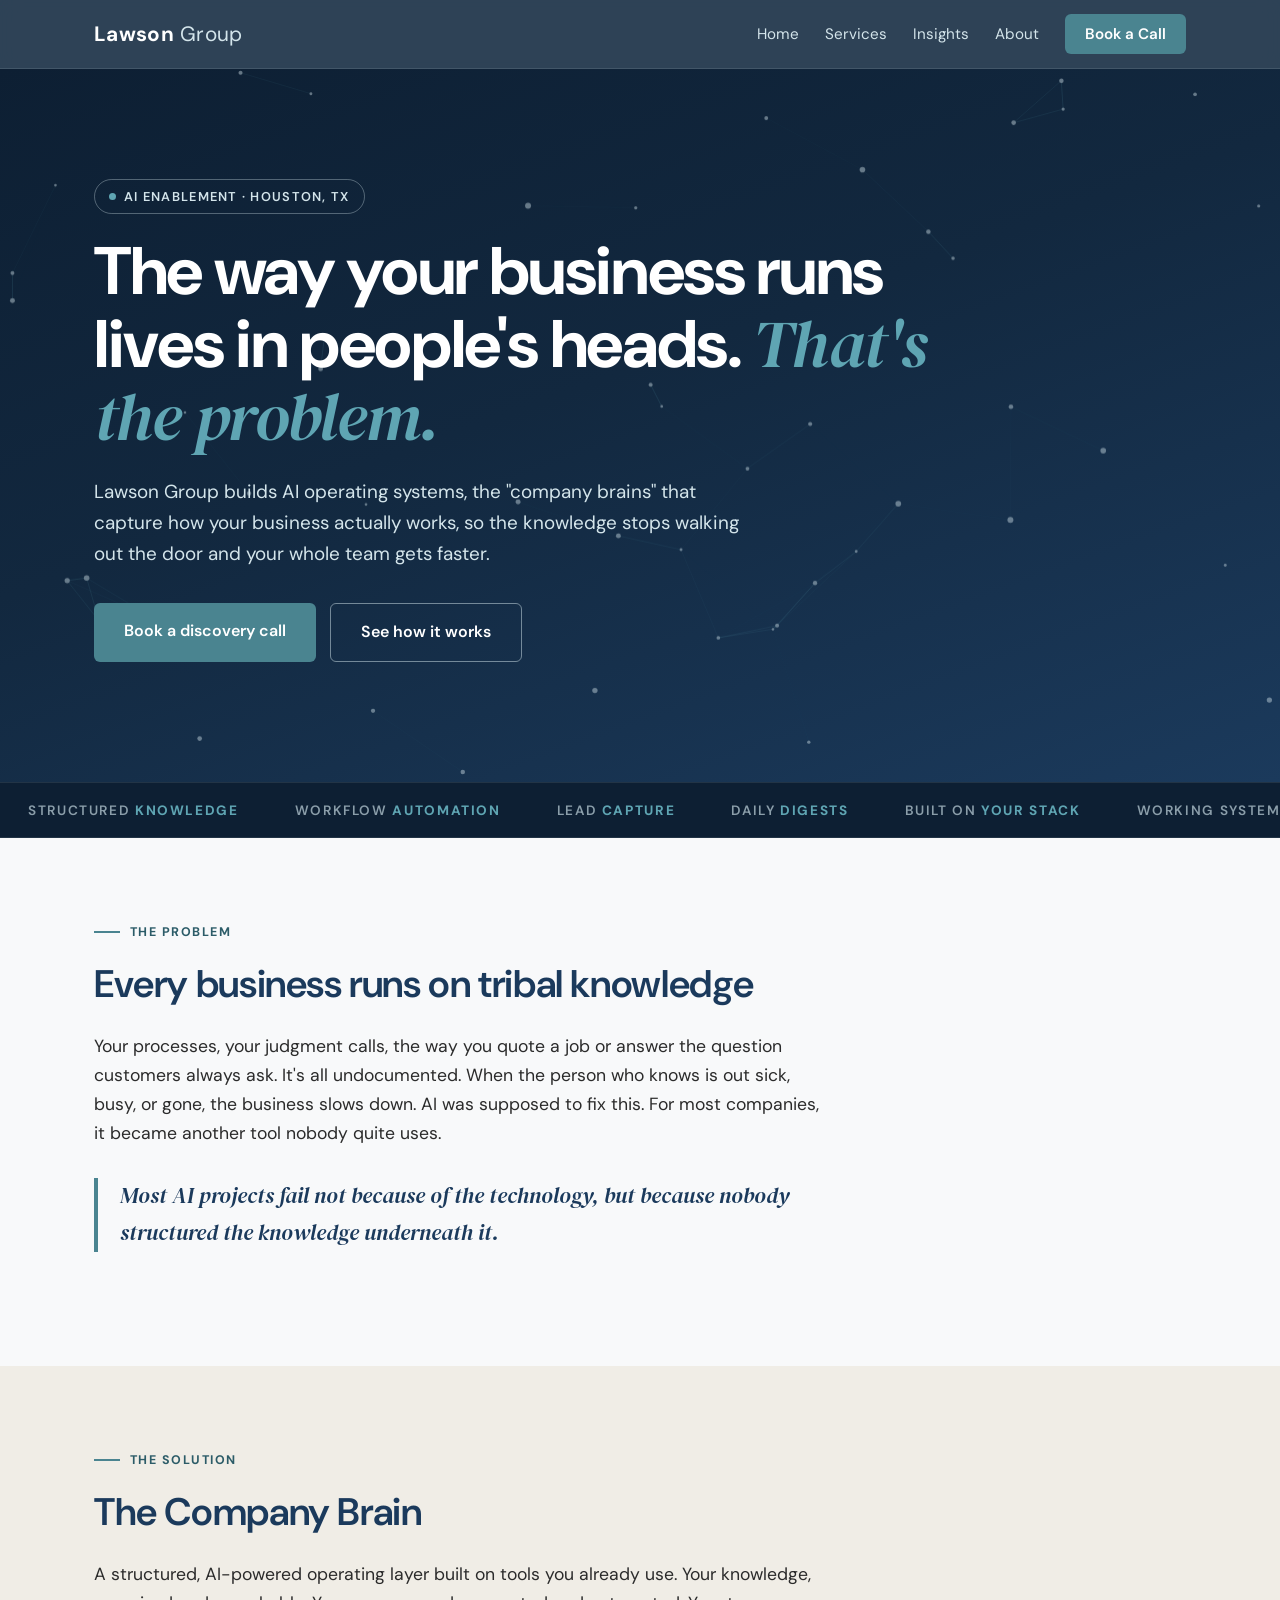
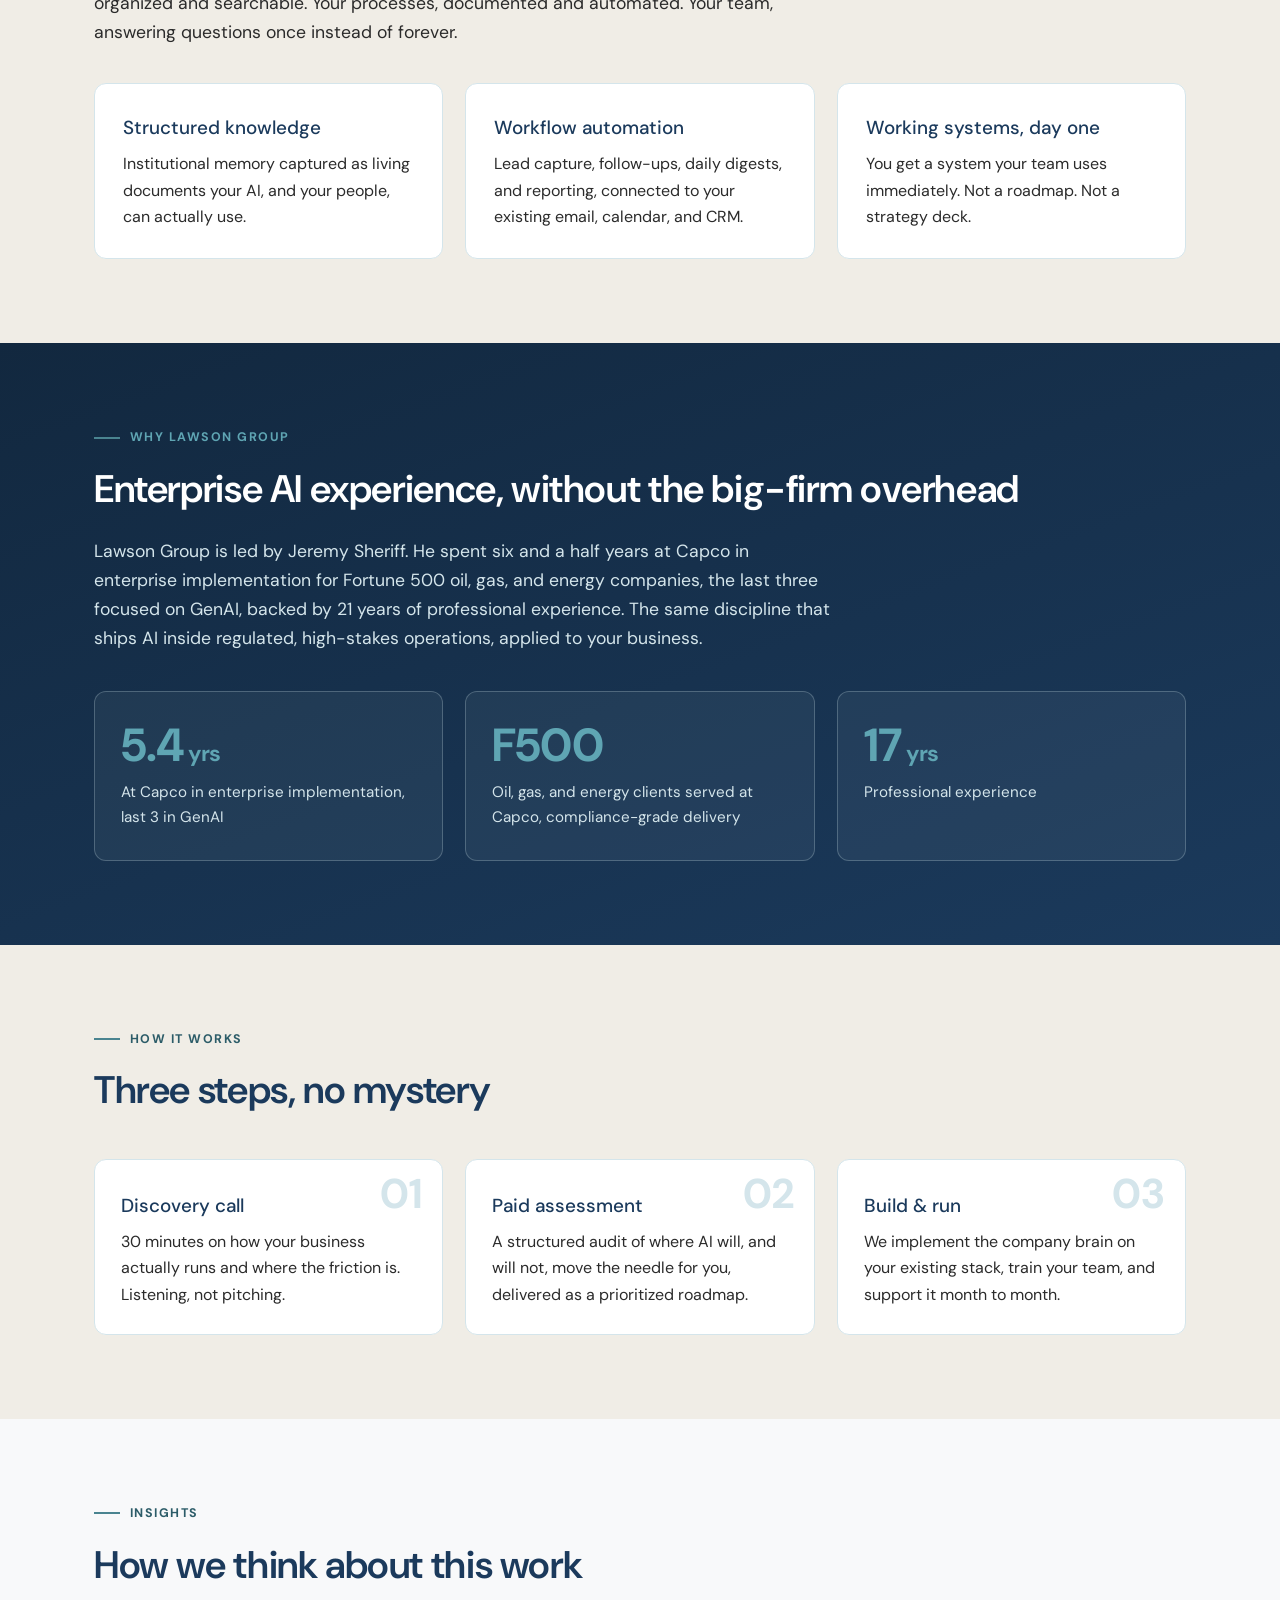
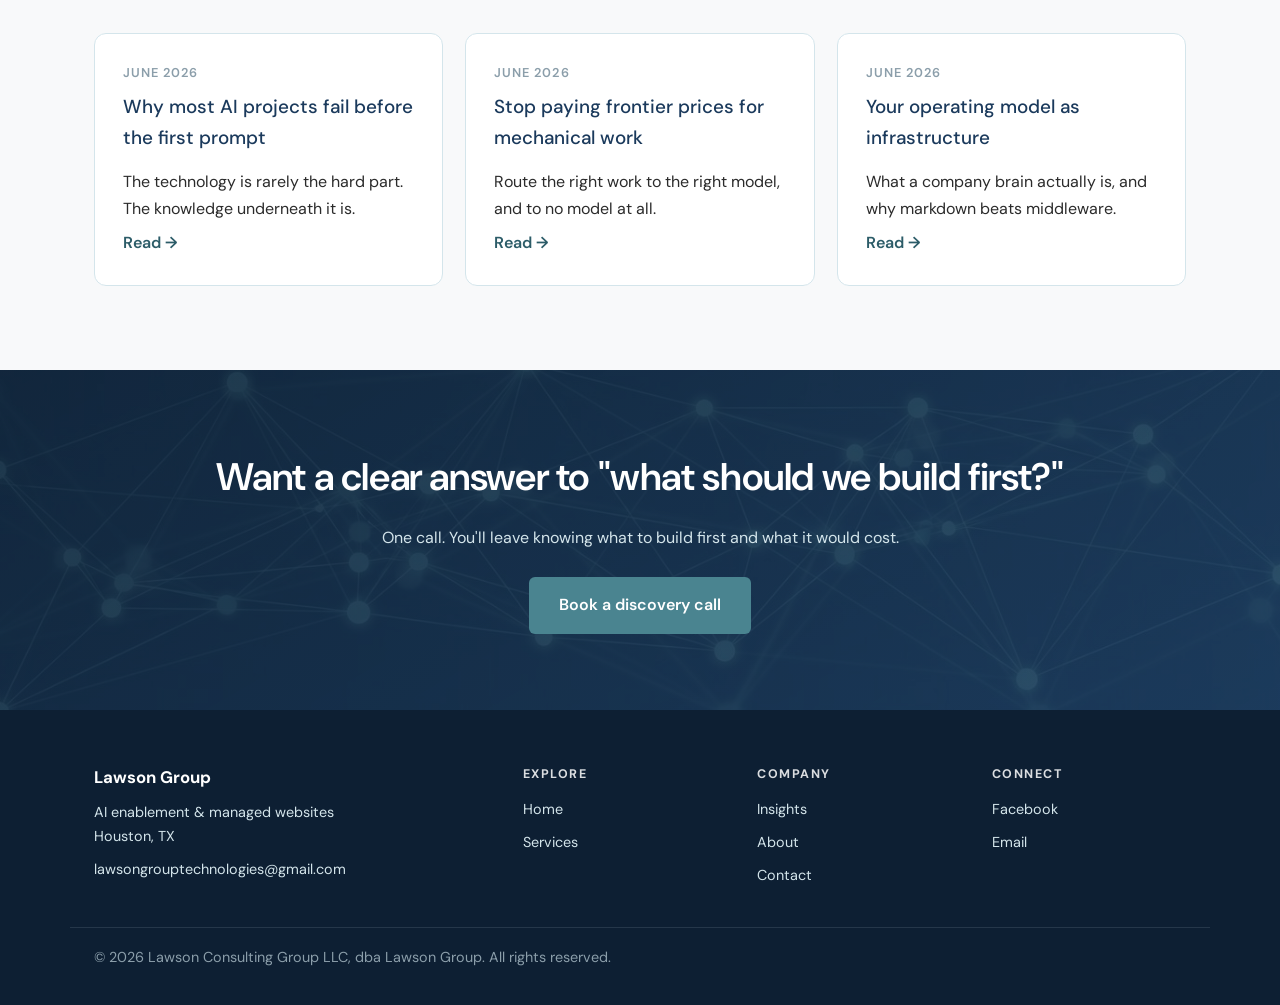
==== commit 1af4b94d: "Correct client sector to Fortune 500 oil, gas, and energy (Capco Energy practice); update bio and st" ====
--- a/index.html
+++ b/index.html
@@ -83,10 +83,10 @@
   <div class="container">
     <p class="kicker reveal">Why Lawson Group</p>
     <h2 class="reveal">Enterprise AI experience, without the big-firm overhead</h2>
-    <p class="lead reveal d1">Lawson Group is led by Jeremy Sheriff. He spent six and a half years at Capco in enterprise implementation for Fortune 100 financial services firms, the last three focused on GenAI, backed by 21 years of professional experience. The same discipline that ships AI inside regulated banks, applied to your business.</p>
+    <p class="lead reveal d1">Lawson Group is led by Jeremy Sheriff. He spent six and a half years at Capco in enterprise implementation for Fortune 500 oil, gas, and energy companies, the last three focused on GenAI, backed by 21 years of professional experience. The same discipline that ships AI inside regulated, high-stakes operations, applied to your business.</p>
     <div class="stats">
       <div class="stat reveal d1"><span class="val" data-count="6.5">6.5<small>&nbsp;yrs</small></span><p>At Capco in enterprise implementation, last 3 in GenAI</p></div>
-      <div class="stat reveal d2"><span class="val">F100</span><p>Financial services firms served at Capco, compliance-grade delivery</p></div>
+      <div class="stat reveal d2"><span class="val">F500</span><p>Oil, gas, and energy clients served at Capco, compliance-grade delivery</p></div>
       <div class="stat reveal d3"><span class="val" data-count="21">21<small>&nbsp;yrs</small></span><p>Professional experience</p></div>
     </div>
   </div>
